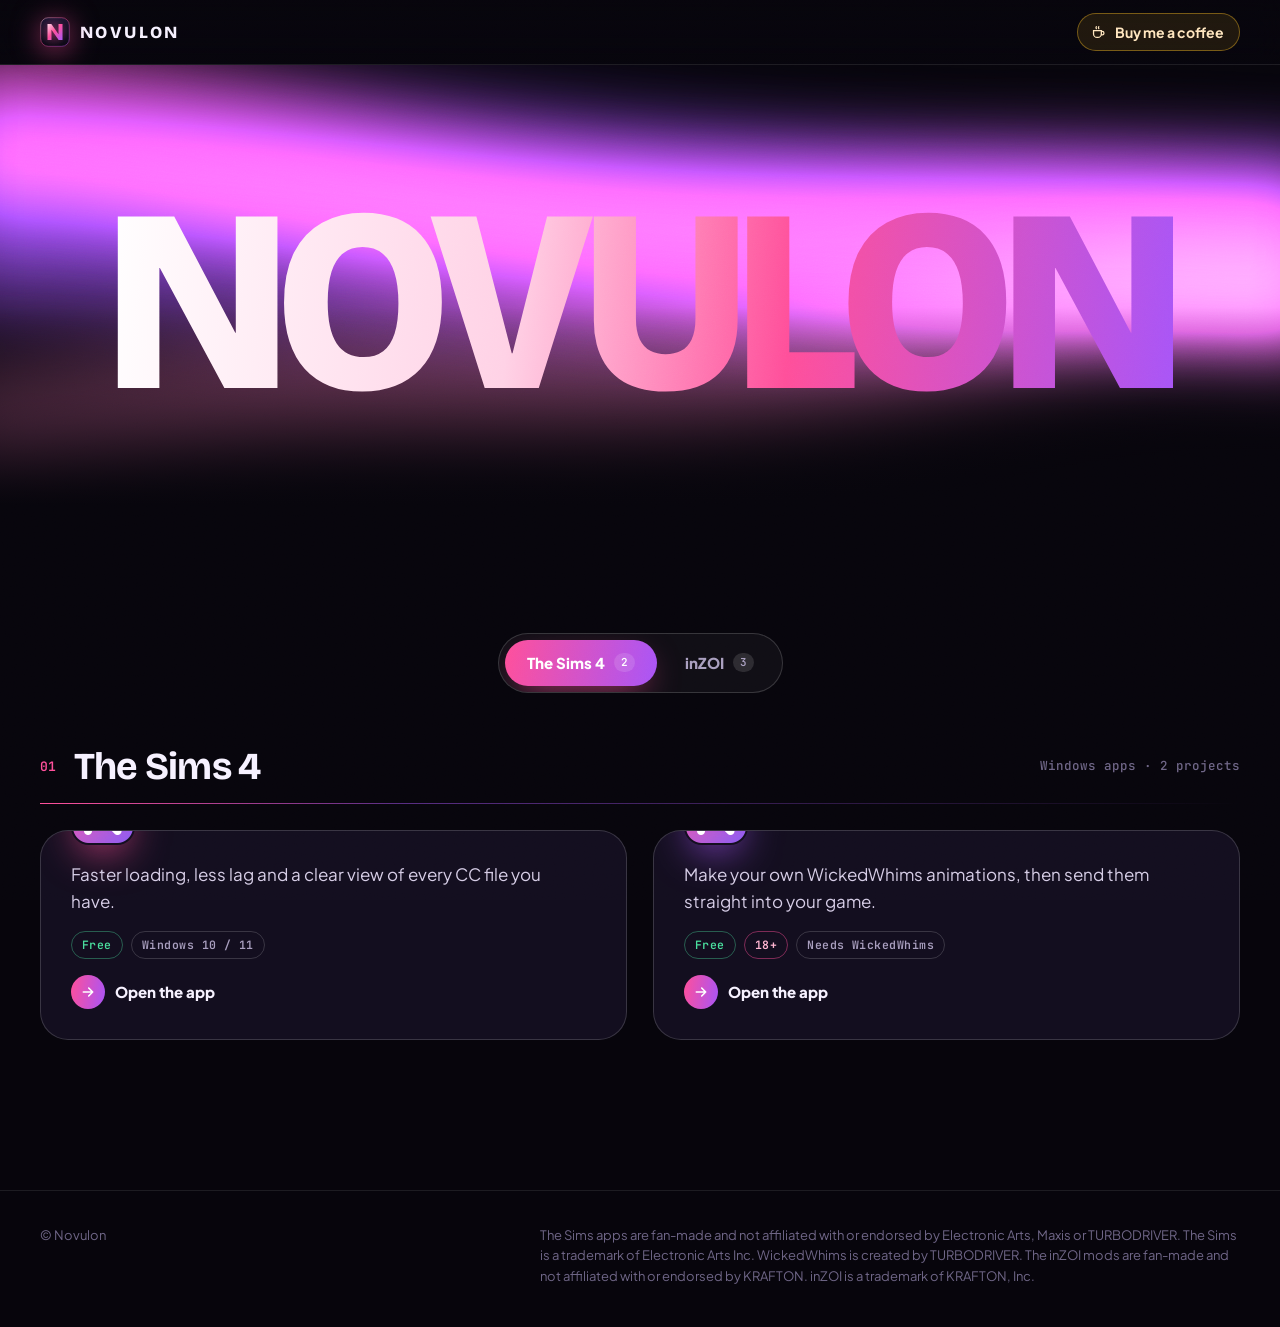
==== index.html @ 9351690e "inZOI install step: the zip lands in Mods\InGame" ====
<!doctype html>
<html lang="en">
<head>
<meta charset="utf-8">
<meta name="viewport" content="width=device-width, initial-scale=1, viewport-fit=cover">
<meta name="description" content="Apps, tools and mods by Novulon: Sims Hub and Wicked Animator for The Sims 4, and StatCheats, AI Remade and Lag Remover for inZOI.">
<link rel="icon" href="img/novulon-logo.svg" type="image/svg+xml">
<title>Novulon</title>
<link rel="preconnect" href="https://fonts.googleapis.com">
<link rel="preconnect" href="https://fonts.gstatic.com" crossorigin>
<link rel="stylesheet" href="https://fonts.googleapis.com/css2?family=Bricolage+Grotesque:opsz,wght@12..96,600;12..96,700;12..96,800&family=Plus+Jakarta+Sans:wght@400;500;600;700;800&family=JetBrains+Mono:wght@500;600&display=swap">
<style>
  /* One deliberate look: night violet, the same world as the apps. */
  :root {
    color-scheme: dark;
    --ground: #07050c;
    --ground-2: #0e0a17;
    --panel: #130e1f;
    --line: rgba(255, 255, 255, .09);
    --line-2: rgba(255, 255, 255, .16);
    --text: #f6f1ff;
    --muted: #a99fbf;
    --faint: #6f6687;
    --pink: #ff4f9a;
    --violet: #a855f7;
    --amber: #fbbf24;
    --mint: #4ade9e;
    --display: "Bricolage Grotesque", "Segoe UI", system-ui, sans-serif;
    --body: "Plus Jakarta Sans", "Segoe UI", system-ui, sans-serif;
    --mono: "JetBrains Mono", ui-monospace, Consolas, monospace;
    --grad: linear-gradient(100deg, var(--pink), var(--violet));
  }
  * { box-sizing: border-box; }
  html { scroll-behavior: smooth; }
  body { margin: 0; background: var(--ground); color: var(--text); font: 16px/1.6 var(--body); overflow-x: hidden; }
  a { color: inherit; }
  img { max-width: 100%; }
  [hidden] { display: none !important; }

  /* scrollbars in the site's colours (page and app windows) */
  html, dialog { scrollbar-width: thin; scrollbar-color: #c94fd8 #0b0812; }
  ::-webkit-scrollbar { width: 12px; height: 12px; }
  ::-webkit-scrollbar-track { background: #0b0812; }
  ::-webkit-scrollbar-thumb { border-radius: 999px; border: 3px solid #0b0812; background: linear-gradient(180deg, var(--pink), var(--violet)); }
  ::-webkit-scrollbar-thumb:hover { background: linear-gradient(180deg, #ff77b3, #c084fc); }
  ::-webkit-scrollbar-corner { background: #0b0812; }
  ::-webkit-scrollbar-button { display: none; width: 0; height: 0; }
  dialog::-webkit-scrollbar-track { background: var(--ground-2); }
  dialog::-webkit-scrollbar-thumb { border-color: var(--ground-2); }
  h1, h2, h3 { margin: 0; font-family: var(--display); line-height: .95; text-wrap: balance; }
  p { margin: 0; }
  :focus-visible { outline: 2px solid var(--pink); outline-offset: 3px; border-radius: 8px; }
  .wrap { max-width: 1240px; margin-inline: auto; padding-inline: 20px; }
  .label { font: 600 11.5px/1 var(--mono); letter-spacing: .18em; text-transform: uppercase; color: var(--muted); }

  /* film grain over everything, very light */
  .grain { position: fixed; inset: 0; pointer-events: none; z-index: 50; opacity: .06; mix-blend-mode: overlay;
    background-image: url("data:image/svg+xml,%3Csvg xmlns='http://www.w3.org/2000/svg' width='160' height='160'%3E%3Cfilter id='n'%3E%3CfeTurbulence type='fractalNoise' baseFrequency='.9' numOctaves='2' stitchTiles='stitch'/%3E%3C/filter%3E%3Crect width='100%25' height='100%25' filter='url(%23n)'/%3E%3C/svg%3E"); }

  /* ---------------------------------------------------------------- top bar */
  .bar { position: sticky; top: env(safe-area-inset-top, 0px); z-index: 20; backdrop-filter: blur(14px) saturate(1.3);
    background: linear-gradient(to bottom, rgba(7, 5, 12, .82), rgba(7, 5, 12, .45)); border-bottom: 1px solid var(--line); }
  .bar .wrap { display: flex; align-items: center; gap: 14px; height: 64px; }
  .brand { display: flex; align-items: center; gap: 10px; text-decoration: none; }
  .brand img { width: 30px; height: 30px; filter: drop-shadow(0 4px 14px rgba(255, 79, 154, .55)); }
  .brand b { font: 800 17px/1 var(--display); letter-spacing: .14em; }
  .bar .grow { flex: 1; }
  .bar nav a { font-weight: 600; font-size: 14px; color: var(--muted); text-decoration: none; }
  .bar nav a:hover { color: var(--text); }
  .coffee { display: inline-flex; align-items: center; gap: 8px; height: 38px; padding: 0 15px 0 12px; border-radius: 999px; font-weight: 700;
    font-size: 14px; text-decoration: none; color: #ffe6bf; background: rgba(251, 191, 36, .1); border: 1px solid rgba(251, 191, 36, .4);
    transition: background .2s, transform .2s; }
  .coffee:hover { background: rgba(251, 191, 36, .2); transform: translateY(-1px); }
  .coffee svg { width: 17px; height: 17px; }

  /* ---------------------------------------------------------------- hero */
  .hero { position: relative; isolation: isolate; padding-block: clamp(48px, min(11vw, 14vh), 150px) clamp(40px, min(8vw, 10vh), 110px); overflow: hidden; }
  #sky { position: absolute; inset: 0; width: 100%; height: 100%; z-index: -2; }
  .hero::after { content: ""; position: absolute; inset: auto 0 0 0; height: 45%; z-index: -1; background: linear-gradient(to bottom, transparent, var(--ground)); }
  .hero .wrap { display: grid; gap: 28px; justify-items: center; text-align: center; }
  .hero h1 { font-size: clamp(48px, 20vw, 260px); font-weight: 800; letter-spacing: -.04em; line-height: .86; white-space: nowrap; }
  .hero h1 .solid { display: inline-block; background: linear-gradient(95deg, #fff 0%, #ffd2e6 38%, var(--pink) 64%, var(--violet) 100%);
    -webkit-background-clip: text; background-clip: text; color: transparent; }  .hero .intro { display: flex; justify-content: center; }

  /* ---------------------------------------------------------------- work */
  .work { padding-block: clamp(70px, 10vw, 130px) 40px; }

  /* one tab per game */
  .games { display: flex; gap: 6px; width: max-content; max-width: 100%; margin: 0 auto 56px; padding: 6px; border-radius: 999px;
    background: rgba(255, 255, 255, .04); border: 1px solid var(--line-2); overflow-x: auto; }
  .games button { display: inline-flex; align-items: center; gap: 9px; height: 46px; padding: 0 22px; border: 0; border-radius: 999px; cursor: pointer;
    font: 800 15px/1 var(--body); color: var(--muted); background: transparent; white-space: nowrap; transition: color .2s, background .2s; }
  .games button:hover { color: var(--text); }
  .games button[aria-selected="true"] { color: #fff; background: var(--grad); box-shadow: 0 12px 34px -12px rgba(255, 79, 154, .8); }
  .games .count { font: 600 11px/1 var(--mono); padding: 4px 7px; border-radius: 999px; background: rgba(255, 255, 255, .12); }
  .cards.three { grid-template-columns: repeat(3, minmax(0, 1fr)); }
  .note { padding: 16px 18px; border-radius: 16px; background: rgba(255, 79, 154, .07); border: 1px solid rgba(255, 79, 154, .3); color: #e9dff6; font-size: 14.5px; }
  .note b { color: #fff; }
  code.path { font: 500 13px/1.4 var(--mono); padding: 2px 7px; border-radius: 7px; background: rgba(255, 255, 255, .07); border: 1px solid var(--line); word-break: break-all; }

  /* a group of projects (add more groups like this one) */
  .group { display: grid; gap: 26px; margin-bottom: 90px; }
  .group-head { display: grid; grid-template-columns: auto 1fr auto; gap: 18px; align-items: center; }
  .group-head .n { font: 600 13px/1 var(--mono); color: var(--pink); }
  .group-head h3 { font-size: clamp(26px, 3.4vw, 38px); letter-spacing: -.02em; }
  .group-head .rule { grid-column: 1 / -1; height: 1px; background: linear-gradient(90deg, var(--pink), rgba(168, 85, 247, .5) 30%, transparent); }
  .group-head .meta { font: 500 12.5px/1 var(--mono); color: var(--faint); }

  .cards { display: grid; grid-template-columns: repeat(2, minmax(0, 1fr)); gap: 26px; perspective: 1400px; }
  .card { --rx: 0deg; --ry: 0deg; --mx: 50%; --my: 50%; --glow: var(--pink);
    position: relative; display: flex; flex-direction: column; text-align: left; font: inherit; color: inherit; cursor: pointer; padding: 0;
    border-radius: 28px; border: 1px solid var(--line-2); background: var(--panel); overflow: hidden;
    transform: rotateX(var(--rx)) rotateY(var(--ry)); transform-style: preserve-3d; transition: transform .35s cubic-bezier(.2, .8, .2, 1), border-color .3s, box-shadow .3s; }
  .card.violet { --glow: var(--violet); }
  .card::before { content: ""; position: absolute; inset: 0; z-index: 2; pointer-events: none; opacity: 0; transition: opacity .3s;
    background: radial-gradient(420px circle at var(--mx) var(--my), rgba(255, 255, 255, .13), transparent 45%); }
  .card:hover { border-color: color-mix(in srgb, var(--glow) 60%, transparent); box-shadow: 0 30px 90px -30px color-mix(in srgb, var(--glow) 70%, transparent); }
  .card:hover::before { opacity: 1; }
  .card .shot { position: relative; aspect-ratio: 16 / 10; overflow: hidden; background: #0b0812; }
  .card .shot img { position: absolute; inset: 0; width: 100%; height: 100%; object-fit: cover; object-position: top left; transform: scale(1.02); transition: transform .8s cubic-bezier(.2, .8, .2, 1); }
  .card:hover .shot img { transform: scale(1.07); }
  .card .shot::after { content: ""; position: absolute; inset: 0; background: linear-gradient(to bottom, transparent 55%, var(--panel)); }
  .card .body { position: relative; padding: 4px 30px 30px; display: grid; gap: 16px; margin-top: -54px; z-index: 1; }
  .card .head { display: flex; align-items: center; gap: 16px; }
  .card .head img { width: 64px; height: 64px; border-radius: 18px; box-shadow: 0 14px 40px -10px color-mix(in srgb, var(--glow) 80%, transparent); }
  .card h4 { margin: 0; font: 800 clamp(28px, 3.2vw, 42px)/1 var(--display); letter-spacing: -.03em; }
  .card .pitch { color: #d6cde6; font-size: 17px; max-width: 42ch; }
  .tags { display: flex; gap: 8px; flex-wrap: wrap; }
  .tag { font: 600 11.5px/1 var(--mono); letter-spacing: .04em; padding: 7px 10px; border-radius: 999px; border: 1px solid var(--line-2); color: var(--muted); }
  .tag.free { color: var(--mint); border-color: rgba(74, 222, 158, .38); }
  .tag.adult { color: #ffb6d2; border-color: rgba(255, 79, 154, .45); }
  .card .open { display: inline-flex; align-items: center; gap: 10px; font-weight: 800; font-size: 15px; }
  .card .open i { width: 34px; height: 34px; border-radius: 50%; background: var(--grad); display: grid; place-items: center; transition: transform .3s; }
  .card:hover .open i { transform: translateX(4px); }
  .card .open svg { width: 16px; height: 16px; }


  /* ---------------------------------------------------------------- app window */
  dialog { width: min(1120px, calc(100vw - 24px)); max-height: calc(100vh - 32px); max-height: calc(100dvh - 24px); padding: 0; border: 1px solid var(--line-2); border-radius: 28px;
    background: var(--ground-2); color: var(--text); overflow: auto; overscroll-behavior: contain; }
  dialog::backdrop { background: rgba(4, 2, 8, .78); backdrop-filter: blur(8px); }
  dialog[open] { animation: pop .45s cubic-bezier(.2, .8, .2, 1); }
  @keyframes pop { from { opacity: 0; transform: translateY(24px) scale(.97); } }
  .sheet-hero { position: relative; aspect-ratio: 21 / 8; overflow: hidden; }
  .sheet-hero img { width: 100%; height: 100%; object-fit: cover; object-position: top center; display: block; }
  .sheet-hero::after { content: ""; position: absolute; inset: 0; background: linear-gradient(to bottom, rgba(14, 10, 23, .1), var(--ground-2)); }
  .x { position: absolute; top: 16px; right: 16px; z-index: 2; width: 44px; height: 44px; border-radius: 14px; border: 1px solid var(--line-2);
    background: rgba(10, 7, 16, .7); color: var(--text); font-size: 24px; line-height: 1; cursor: pointer; backdrop-filter: blur(6px); }
  .x:hover { border-color: var(--pink); }
  .sheet { padding: 0 clamp(20px, 4vw, 44px) 44px; margin-top: -70px; position: relative; display: grid; gap: 30px; }
  .sheet-head { display: flex; align-items: center; gap: 18px; flex-wrap: wrap; }
  .sheet-head img { width: 76px; height: 76px; border-radius: 22px; box-shadow: 0 18px 50px -12px rgba(255, 79, 154, .7); }
  .sheet-head h2 { font-size: clamp(34px, 5vw, 60px); font-weight: 800; letter-spacing: -.035em; }
  .lead { font-size: clamp(17px, 1.8vw, 20px); color: #d6cde6; max-width: 64ch; line-height: 1.55; }
  .actions { display: flex; gap: 12px; flex-wrap: wrap; align-items: center; }
  .btn { display: inline-flex; align-items: center; gap: 9px; height: 50px; padding: 0 22px; border-radius: 14px; font-weight: 800; font-size: 15px;
    text-decoration: none; border: 1px solid var(--line-2); background: rgba(255, 255, 255, .04); transition: transform .2s, border-color .2s, box-shadow .2s; }
  .btn:hover { transform: translateY(-2px); border-color: rgba(255, 255, 255, .3); }
  .btn.primary { background: var(--grad); border-color: transparent; color: #fff; box-shadow: 0 14px 40px -12px rgba(255, 79, 154, .8); }
  .btn.primary:hover { box-shadow: 0 18px 50px -10px rgba(255, 79, 154, .95); }
  .btn svg { width: 18px; height: 18px; }
  .sub { font: 600 11.5px/1 var(--mono); letter-spacing: .18em; text-transform: uppercase; color: var(--pink); }
  .feats { display: grid; grid-template-columns: repeat(auto-fit, minmax(250px, 1fr)); gap: 14px; }
  .feat { padding: 20px; border-radius: 18px; background: rgba(255, 255, 255, .03); border: 1px solid var(--line); display: grid; gap: 6px; }
  .feat b { font: 700 19px/1.2 var(--display); }
  .feat span { color: var(--muted); font-size: 14.5px; }
  .steps { list-style: none; padding: 0; margin: 0; display: grid; grid-template-columns: repeat(4, minmax(0, 1fr)); gap: 12px; counter-reset: s; }
  .steps li { counter-increment: s; padding: 18px; border-radius: 18px; background: rgba(255, 255, 255, .03); border: 1px solid var(--line); display: grid; gap: 6px; }
  .steps li::before { content: "0" counter(s); font: 600 12px/1 var(--mono); color: var(--pink); }
  .steps b { font: 700 18px/1.2 var(--display); }
  .steps span { color: var(--muted); font-size: 13.5px; }
  .gallery { display: grid; grid-template-columns: repeat(2, minmax(0, 1fr)); gap: 16px; }
  .gallery.three { grid-template-columns: repeat(3, minmax(0, 1fr)); }
  .gallery figure { margin: 0; border-radius: 18px; overflow: hidden; border: 1px solid var(--line); background: #0b0812; }
  .gallery img { display: block; width: 100%; aspect-ratio: 16 / 10; object-fit: cover; object-position: top left; }
  .gallery.three img { aspect-ratio: 4 / 5; object-position: top center; }
  .gallery.pair { max-width: 760px; }
  .gallery.pair img { aspect-ratio: 4 / 5; object-position: top center; }
  .gallery figcaption { padding: 12px 16px; font-size: 13.5px; color: var(--muted); }


  /* the 18+ check in front of Wicked Animator */
  #gate { width: min(520px, calc(100vw - 24px)); }
  .gate { padding: 34px 32px 30px; display: grid; gap: 18px; text-align: center; justify-items: center; }
  .gate .badge { width: 74px; height: 74px; border-radius: 22px; display: grid; place-items: center; font: 800 24px/1 var(--display);
    color: #fff; background: var(--grad); box-shadow: 0 18px 50px -12px rgba(255, 79, 154, .8); }
  .gate h2 { font-size: clamp(26px, 4vw, 34px); letter-spacing: -.02em; }
  .gate p { color: #d6cde6; max-width: 40ch; }
  .gate .actions { justify-content: center; }
  .gate .btn { cursor: pointer; font-family: inherit; color: var(--text); }

  /* positions */
  .poses { display: grid; grid-template-columns: repeat(3, minmax(0, 1fr)); gap: 14px; }
  .poses figure { margin: 0; border-radius: 18px; overflow: hidden; border: 1px solid var(--line); background: #0b0812; position: relative; }
  .poses img { display: block; width: 100%; aspect-ratio: 16 / 11; object-fit: cover; transition: transform .6s cubic-bezier(.2, .8, .2, 1); }
  .poses figure:hover img { transform: scale(1.05); }
  .poses figcaption { position: absolute; left: 12px; bottom: 12px; padding: 7px 12px; border-radius: 999px; font-weight: 800; font-size: 13.5px;
    background: rgba(10, 7, 16, .72); backdrop-filter: blur(6px); border: 1px solid var(--line-2); }
  .editor { margin: 0; border-radius: 18px; overflow: hidden; border: 1px solid var(--line); background: #0b0812; }
  .editor img { display: block; width: 100%; }
  .editor.narrow { max-width: 760px; }
  .editor figcaption { padding: 12px 16px; font-size: 13.5px; color: var(--muted); }
  @media (max-width: 860px) { .poses { grid-template-columns: repeat(2, minmax(0, 1fr)); } }
  @media (max-width: 480px) { .poses { grid-template-columns: 1fr; } }

  /* ---------------------------------------------------------------- footer */
  footer { margin-top: 20px; border-top: 1px solid var(--line); padding-block: 34px 40px; }
  footer .big { font: 800 clamp(60px, 16vw, 230px)/.8 var(--display); letter-spacing: -.05em; color: transparent;
    -webkit-text-stroke: 1px rgba(255, 255, 255, .14); user-select: none; white-space: nowrap; }
  footer .fine { display: flex; justify-content: space-between; gap: 20px; flex-wrap: wrap; color: var(--faint); font-size: 13px; }
  footer .fine p { max-width: 70ch; }

  @media (max-width: 1100px) { .cards.three { grid-template-columns: repeat(2, minmax(0, 1fr)); } }
  @media (max-width: 860px) {
    .cards, .cards.three { grid-template-columns: 1fr; }
    .card .body { padding: 4px 22px 24px; }
    .steps { grid-template-columns: repeat(2, minmax(0, 1fr)); }
    .gallery, .gallery.three { grid-template-columns: 1fr; }
    .sheet-hero { aspect-ratio: 16 / 9; }
    .group-head { grid-template-columns: auto 1fr; }
    .group-head .meta { display: none; }
  }
  /* phones and tablets turned sideways: less height to spend */
  @media (orientation: landscape) and (max-height: 560px) {
    .bar .wrap { height: 54px; }
    .sheet-hero { aspect-ratio: 21 / 6; }
    .sheet { margin-top: -40px; gap: 22px; }
    .sheet-head img { width: 56px; height: 56px; }
    .cards { grid-template-columns: repeat(2, minmax(0, 1fr)); }
    .card .body { padding: 4px 20px 22px; }
    .card .head img { width: 48px; height: 48px; }
  }
  @media (max-width: 480px) { .bar nav { display: none; } .coffee span { display: none; } .coffee { padding: 0 11px; } }
  @media (prefers-reduced-motion: reduce) {
    *, *::before, *::after { animation: none !important; transition: none !important; }
    .card { transform: none !important; }
  }
</style>
</head>
<body>

<div class="grain" aria-hidden="true"></div>

<header class="bar">
  <div class="wrap">
    <a class="brand" href="#top"><img src="img/novulon-logo.svg" alt=""><b>NOVULON</b></a>
    <span class="grow"></span>
    <a class="coffee" id="coffee" hidden target="_blank" rel="noopener"><svg viewBox="0 0 24 24" fill="none" stroke="currentColor" stroke-width="1.8" stroke-linecap="round"><path d="M5 9.5h11v4.5a5 5 0 0 1-5 5h-1a5 5 0 0 1-5-5zM16 10.5h1.3a2.4 2.4 0 0 1 0 4.8H16M9 3.8c-.7.9-.7 1.9 0 2.8M12.4 3.8c-.7.9-.7 1.9 0 2.8"/></svg><span>Buy me a coffee</span></a>
  </div>
</header>

<section class="hero" id="top">
  <canvas id="sky" aria-hidden="true"></canvas>
  <div class="wrap">
    <h1 id="name"><span class="solid">NOVULON</span></h1>
  </div>
</section>

<main class="wrap work" id="work">

  <!-- One tab per game; each tab shows its own group below. -->
  <div class="games" role="tablist" aria-label="Games">
    <button role="tab" id="tab-sims" aria-controls="grp-sims" aria-selected="true" data-game="sims">The Sims 4<span class="count">2</span></button>
    <button role="tab" id="tab-inzoi" aria-controls="grp-inzoi" aria-selected="false" data-game="inzoi">inZOI<span class="count">3</span></button>
  </div>

  <!-- A project group. Add more groups below this one for other kinds of work. -->
  <section class="group" id="grp-sims" role="tabpanel" aria-labelledby="g-sims" data-game="sims">
    <div class="group-head">
      <span class="n">01</span>
      <h3 id="g-sims">The Sims 4</h3>
      <span class="meta">Windows apps &middot; 2 projects</span>
      <span class="rule"></span>
    </div>
    <div class="cards">
      <button class="card" data-open="dlg-hub" aria-haspopup="dialog">
        <div class="shot"><img src="img/hub-home.png" alt="Sims Hub: choose Quick Start or Full Start"></div>
        <div class="body">
          <div class="head"><img src="img/sims-hub.png" alt=""><h4>Sims Hub</h4></div>
          <p class="pitch">Faster loading, less lag and a clear view of every CC file you have.</p>
          <div class="tags"><span class="tag free">Free</span><span class="tag">Windows 10 / 11</span></div>
          <span class="open"><i><svg viewBox="0 0 24 24" fill="none" stroke="#fff" stroke-width="2.4" stroke-linecap="round" stroke-linejoin="round"><path d="M5 12h14m0 0-6-6m6 6-6 6"/></svg></i>Open the app</span>
        </div>
      </button>
      <button class="card violet" data-open="dlg-anim" data-adult aria-haspopup="dialog">
        <div class="shot"><img src="img/animator-face.png" alt="Wicked Animator: posing a sim's face"></div>
        <div class="body">
          <div class="head"><img src="img/wicked-animator.png" alt=""><h4>Wicked Animator</h4></div>
          <p class="pitch">Make your own WickedWhims animations, then send them straight into your game.</p>
          <div class="tags"><span class="tag free">Free</span><span class="tag adult">18+</span><span class="tag">Needs WickedWhims</span></div>
          <span class="open"><i><svg viewBox="0 0 24 24" fill="none" stroke="#fff" stroke-width="2.4" stroke-linecap="round" stroke-linejoin="round"><path d="M5 12h14m0 0-6-6m6 6-6 6"/></svg></i>Open the app</span>
        </div>
      </button>
    </div>
  </section>

  <section class="group" id="grp-inzoi" role="tabpanel" aria-labelledby="g-inzoi" data-game="inzoi" hidden>
    <div class="group-head">
      <span class="n">02</span>
      <h3 id="g-inzoi">inZOI</h3>
      <span class="meta">In-game mods &middot; 3 projects</span>
      <span class="rule"></span>
    </div>
    <div class="cards three">
      <button class="card" data-open="dlg-sc" aria-haspopup="dialog">
        <div class="shot"><img src="img/inzoi-sc-card.jpg" alt="StatCheats open in inZOI, on the money page"></div>
        <div class="body">
          <div class="head"><img src="img/inzoi-statcheats.svg" alt=""><h4>StatCheats</h4></div>
          <p class="pitch">A cheat menu inside the game. Change money, needs, skills, relationships and mood whenever you want.</p>
          <div class="tags"><span class="tag free">Free</span><span class="tag">In-game mod</span></div>
          <span class="open"><i><svg viewBox="0 0 24 24" fill="none" stroke="#fff" stroke-width="2.4" stroke-linecap="round" stroke-linejoin="round"><path d="M5 12h14m0 0-6-6m6 6-6 6"/></svg></i>See the mod</span>
        </div>
      </button>
      <button class="card violet" data-open="dlg-ai" aria-haspopup="dialog">
        <div class="shot"><img src="img/inzoi-ai-card.jpg" alt="AI Remade's settings in inZOI"></div>
        <div class="body">
          <div class="head"><img src="img/inzoi-airemade.svg" alt=""><h4>AI Remade</h4></div>
          <p class="pitch">Your zoi stops walking off on its own, the town feels more alive, and you decide how attractive you are.</p>
          <div class="tags"><span class="tag free">Free</span><span class="tag">In-game mod</span></div>
          <span class="open"><i><svg viewBox="0 0 24 24" fill="none" stroke="#fff" stroke-width="2.4" stroke-linecap="round" stroke-linejoin="round"><path d="M5 12h14m0 0-6-6m6 6-6 6"/></svg></i>See the mod</span>
        </div>
      </button>
      <button class="card" data-open="dlg-lag" aria-haspopup="dialog">
        <div class="shot"><img src="img/inzoi-lag-card.jpg" alt="Lag Remover's details in inZOI"></div>
        <div class="body">
          <div class="head"><img src="img/inzoi-lagremover.svg" alt=""><h4>Lag Remover</h4></div>
          <p class="pitch">Less lag and fewer sudden freezes, without lowering your graphics.</p>
          <div class="tags"><span class="tag free">Free</span><span class="tag">In-game mod</span></div>
          <span class="open"><i><svg viewBox="0 0 24 24" fill="none" stroke="#fff" stroke-width="2.4" stroke-linecap="round" stroke-linejoin="round"><path d="M5 12h14m0 0-6-6m6 6-6 6"/></svg></i>See the mod</span>
        </div>
      </button>
    </div>
  </section>
</main>

<!-- ============================================================ Sims Hub -->
<dialog id="dlg-hub" aria-labelledby="t-hub">
  <div class="sheet-hero"><img src="img/hub-library.png" alt=""><button class="x" data-close aria-label="Close">&times;</button></div>
  <div class="sheet">
    <div class="sheet-head"><img src="img/sims-hub.png" alt=""><h2 id="t-hub">Sims Hub</h2></div>
    <p class="lead">The Sims 4 reads every CC file at start-up, even the ones nobody wears. Quick Start works out what your saves really use and starts the game with just that. Full Start brings everything back when you want to build or browse Create a Sim.</p>
    <div class="actions">
      <a class="btn primary" href="https://github.com/xNovulon/SimsHub/releases/latest/download/SimsHub.exe"><svg viewBox="0 0 24 24" fill="none" stroke="currentColor" stroke-width="2.2" stroke-linecap="round" stroke-linejoin="round"><path d="M12 4v11m0 0-4.5-4.5M12 15l4.5-4.5M5 20h14"/></svg>Download Sims Hub</a>
      <span class="tags"><span class="tag free">Free</span><span class="tag">Windows 10 / 11</span></span>
    </div>
    <span class="sub">What it does</span>
    <div class="feats">
      <div class="feat"><b>Quick Start</b><span>Loads only the CC your saves use. Same sims, same lots, far less waiting.</span></div>
      <div class="feat"><b>Full Start</b><span>Everything back in one click, for building and Create a Sim.</span></div>
      <div class="feat"><b>Play one save</b><span>Start a single save with only its CC. The fastest start there is.</span></div>
      <div class="feat"><b>CC library</b><span>Every file with its picture, sorted into hair, tops, furniture, animations and more. Search by name, creator or folder.</span></div>
      <div class="feat"><b>Duplicates</b><span>Finds exact copies, even hidden inside merged files, and removes them safely.</span></div>
      <div class="feat"><b>Merged files</b><span>Marked as merged, listed under everything they hold, and can be split back apart.</span></div>
      <div class="feat"><b>Missing CC</b><span>See what each save is missing, then find it in your Downloads or Desktop, even inside .zip files, and install it.</span></div>
      <div class="feat"><b>Unused CC</b><span>Find the CC none of your saves or Tray households use.</span></div>
      <div class="feat"><b>Add new downloads</b><span>Drop new CC in one folder. The Hub puts it in the right place and merges it for faster loading.</span></div>
      <div class="feat"><b>After a game update</b><span>Lists the script mods older than the update, and CC that needs a Sims 4 Studio batch fix.</span></div>
      <div class="feat"><b>Error reader</b><span>Reads the game's error logs and names the mod that caused them.</span></div>
      <div class="feat"><b>Less lag</b><span>Turns down only the graphics settings that cost the most, plus an in-game lag meter.</span></div>
      <div class="feat"><b>Save backups</b><span>Copies of your saves, made automatically before changes. Restore with one click.</span></div>
      <div class="feat"><b>Start times</b><span>Every start is timed, so you can see how much time you save.</span></div>
      <div class="feat"><b>Safe by design</b><span>Nothing is ever deleted. Undo last change puts things back exactly.</span></div>
    </div>
    <span class="sub">Your CC library</span>
    <figure class="editor"><img src="img/hub-cc2.jpg" alt="The CC library with pictures, categories and filters" loading="lazy">
      <figcaption>Every CC file with its picture, sorted and searchable. Duplicates and merged files are marked.</figcaption></figure>
    <span class="sub">Missing CC</span>
    <figure class="editor narrow"><img src="img/hub-missing.jpg" alt="A save's missing CC, found on this PC" loading="lazy">
      <figcaption>What a save is missing, where copies were found on your PC, and one button to install them.</figcaption></figure>
    <span class="sub">Inside the app</span>
    <div class="gallery">
      <figure><img src="img/hub-home.png" alt="Home" loading="lazy"><figcaption>Quick Start or Full Start</figcaption></figure>
      <figure><img src="img/hub-saves.png" alt="Your saves" loading="lazy"><figcaption>Play one save with only its CC</figcaption></figure>
      <figure><img src="img/hub-performance.png" alt="Graphics and start times" loading="lazy"><figcaption>Graphics and start times</figcaption></figure>
      <figure><img src="img/hub-tools.png" alt="Tools" loading="lazy"><figcaption>Tools, with every change undoable</figcaption></figure>
    </div>
  </div>
</dialog>

<!-- ============================================================ Wicked Animator -->
<dialog id="dlg-anim" aria-labelledby="t-anim">
  <div class="sheet-hero"><img src="img/animator-face.png" alt=""><button class="x" data-close aria-label="Close">&times;</button></div>
  <div class="sheet">
    <div class="sheet-head"><img src="img/wicked-animator.png" alt=""><h2 id="t-anim">Wicked Animator</h2><span class="tag adult">18+</span></div>
    <p class="lead">Makes adult animations and poses for <a href="https://wickedwhimsmod.com/" target="_blank" rel="noopener">WickedWhims</a>. You can use your own sims from the Tray too.</p>
    <div class="actions">
      <a class="btn primary" href="https://github.com/xNovulon/SimsHub/releases/latest/download/WickedAnimator.exe"><svg viewBox="0 0 24 24" fill="none" stroke="currentColor" stroke-width="2.2" stroke-linecap="round" stroke-linejoin="round"><path d="M12 4v11m0 0-4.5-4.5M12 15l4.5-4.5M5 20h14"/></svg>Download Wicked Animator</a>
      <a class="btn" href="https://wickedwhimsmod.com/" target="_blank" rel="noopener">Get WickedWhims</a>
      <span class="tags"><span class="tag free">Free</span><span class="tag">Windows 10 / 11</span></span>
    </div>
    <span class="sub">How it works</span>
    <ol class="steps">
      <li><b>Scene</b><span>Your sims and where it happens - the bed or couch can move too</span></li>
      <li><b>Pose</b><span>Ready poses, or move and turn any part</span></li>
      <li><b>Motion</b><span>One-click movement or your own keys</span></li>
      <li><b>Body</b><span>Physics, hair and clothes</span></li>
      <li><b>Face</b><span>Expressions, blinking, lip-sync</span></li>
      <li><b>Sounds</b><span>Game sounds or your own</span></li>
      <li><b>Details</b><span>Name, creator, where it plays</span></li>
      <li><b>Share</b><span>Send to game or package a mod</span></li>
    </ol>
    <figure class="editor"><img src="img/wa-motion.jpg" alt="The editor: the sims on the stage, their motions on the left and the timeline below" loading="lazy">
      <figcaption>Pose the sims, add motion, and the timeline plays it as a loop.</figcaption></figure>
    <span class="sub">Positions</span>
    <div class="poses">
      <figure><img src="img/pos-kiss.jpg" alt="Kissing" loading="lazy"><figcaption>Kissing</figcaption></figure>
      <figure><img src="img/pos-missionary.jpg" alt="Missionary" loading="lazy"><figcaption>Missionary</figcaption></figure>
      <figure><img src="img/pos-cowgirl.jpg" alt="Cowgirl" loading="lazy"><figcaption>Cowgirl</figcaption></figure>
      <figure><img src="img/pos-doggy.jpg" alt="Doggy" loading="lazy"><figcaption>Doggy</figcaption></figure>
      <figure><img src="img/pos-spooning.jpg" alt="Spooning" loading="lazy"><figcaption>Spooning</figcaption></figure>
      <figure><img src="img/pos-carry.jpg" alt="Carry" loading="lazy"><figcaption>Carry</figcaption></figure>
    </div>
    <span class="sub">Your own sims</span>
    <div class="gallery pair">
      <figure><img src="img/animator-tray-look.png" alt="A Tray sim in her own outfit" loading="lazy"><figcaption>Tray sims arrive in their own outfit</figcaption></figure>
      <figure><img src="img/animator-clothes.png" alt="The clothes list" loading="lazy"><figcaption>Every piece they wear, one switch each</figcaption></figure>
    </div>
  </div>
</dialog>

<!-- ============================================================ inZOI: StatCheats -->
<dialog id="dlg-sc" aria-labelledby="t-sc">
  <div class="sheet-hero"><img src="img/inzoi-sc-hero.jpg" alt=""><button class="x" data-close aria-label="Close">&times;</button></div>
  <div class="sheet">
    <div class="sheet-head"><img src="img/inzoi-statcheats.svg" alt=""><h2 id="t-sc">StatCheats</h2></div>
    <p class="lead">A cheat menu that lives inside inZOI. Press the N button in the bottom right, pick a zoi, and change anything you like: their money, needs, skills, relationships or mood.</p>
    <div class="actions">
      <a class="btn primary" href="downloads/inzoi/Novulon-StatCheats.zip" download><svg viewBox="0 0 24 24" fill="none" stroke="currentColor" stroke-width="2.2" stroke-linecap="round" stroke-linejoin="round"><path d="M12 4v11m0 0-4.5-4.5M12 15l4.5-4.5M5 20h14"/></svg>Download StatCheats</a>
      <span class="tags"><span class="tag free">Free</span><span class="tag">inZOI 0.10</span><span class="tag">In-game mod</span></span>
    </div>
    <span class="sub">Install</span>
    <ol class="steps">
      <li><b>Download</b><span>The .zip above</span></li>
      <li><b>Unzip</b><span>Into <code class="path">Documents\inZOI\Mods</code>. It lands in the InGame folder there</span></li>
      <li><b>Start inZOI</b><span>Load a save like you always do</span></li>
      <li><b>Press N</b><span>The N button in the bottom right, next to the other icons</span></li>
    </ol>
    <span class="sub">What it does</span>
    <div class="feats">
      <div class="feat"><b>Money</b><span>Type any amount and set it, or add more. You can also right-click the money on screen.</span></div>
      <div class="feat"><b>Needs</b><span>Fill up hunger, sleep, fun and the rest, or freeze them so they never drop.</span></div>
      <div class="feat"><b>Skills</b><span>Put any skill at any level with one click.</span></div>
      <div class="feat"><b>Relationships</b><span>Make anyone a best friend, a partner or a stranger. Love only works between adults.</span></div>
      <div class="feat"><b>Right-click a friend</b><span>In the game's own Relationships list, right-click someone to boost the relationship or delete it.</span></div>
      <div class="feat"><b>Mood</b><span>Make your zoi happy, excited, calm or any other mood.</span></div>
    </div>
    <span class="sub">Inside the game</span>
    <div class="gallery three">
      <figure><img src="img/inzoi-sc-money.jpg" alt="Money page" loading="lazy"><figcaption>Set or add money</figcaption></figure>
      <figure><img src="img/inzoi-sc-needs.jpg" alt="Needs page" loading="lazy"><figcaption>Needs you drag</figcaption></figure>
      <figure><img src="img/inzoi-sc-skills.jpg" alt="Skills page" loading="lazy"><figcaption>Skills by level</figcaption></figure>
      <figure><img src="img/inzoi-sc-relationships.jpg" alt="Relationships page" loading="lazy"><figcaption>Love, friendship and business</figcaption></figure>
      <figure><img src="img/inzoi-sc-mood.jpg" alt="Mood page" loading="lazy"><figcaption>Every mood</figcaption></figure>
      <figure><img src="img/inzoi-sc-menu.jpg" alt="The right-click money menu" loading="lazy"><figcaption>Right-click the money</figcaption></figure>
    </div>
  </div>
</dialog>

<!-- ============================================================ inZOI: AI Remade -->
<dialog id="dlg-ai" aria-labelledby="t-ai">
  <div class="sheet-hero"><img src="img/inzoi-ai-hero.jpg" alt=""><button class="x" data-close aria-label="Close">&times;</button></div>
  <div class="sheet">
    <div class="sheet-head"><img src="img/inzoi-airemade.svg" alt=""><h2 id="t-ai">AI Remade</h2></div>
    <p class="lead">Changes how zois think and act. Your zoi waits for you instead of wandering off, the people around town act more naturally, and an attraction setting decides how much others like you. You can turn every part on or off.</p>
    <div class="actions">
      <a class="btn primary" href="downloads/inzoi/Novulon-AI-Remade.zip" download><svg viewBox="0 0 24 24" fill="none" stroke="currentColor" stroke-width="2.2" stroke-linecap="round" stroke-linejoin="round"><path d="M12 4v11m0 0-4.5-4.5M12 15l4.5-4.5M5 20h14"/></svg>Download AI Remade</a>
      <span class="tags"><span class="tag free">Free</span><span class="tag">inZOI 0.10</span><span class="tag">In-game mod</span></span>
    </div>
    <span class="sub">Install</span>
    <ol class="steps">
      <li><b>Download</b><span>The .zip above</span></li>
      <li><b>Unzip</b><span>Into <code class="path">Documents\inZOI\Mods</code>. It lands in the InGame folder there</span></li>
      <li><b>Start inZOI</b><span>Load a save like you always do</span></li>
      <li><b>Open it</b><span>Press N and pick AI Remade. Without StatCheats, it has its own button in the bottom right</span></li>
    </ol>
    <span class="sub">What it does</span>
    <div class="feats">
      <div class="feat"><b>It asks first</b><span>When your zoi is hungry or tired, a button shows up at the top of the screen. Click it and they take care of it.</span></div>
      <div class="feat"><b>No more walking off</b><span>Your zoi stays with you instead of leaving on their own, even in the middle of a conversation.</span></div>
      <div class="feat"><b>A livelier town</b><span>People chat with each other, say hello to you and stop bumping into each other.</span></div>
      <div class="feat"><b>How attractive you are</b><span>Pick a number from -10 to +10. The higher it is, the more adults come over to flirt with you.</span></div>
      <div class="feat"><b>More yeses</b><span>The more someone likes you, the more likely they are to accept your invites and calls.</span></div>
      <div class="feat"><b>Your pronouns</b><span>Choose he, she or your own words, and the game talks about your zoi that way. Romance is adults only.</span></div>
    </div>
    <span class="sub">Inside the game</span>
    <figure class="editor narrow"><img src="img/inzoi-ai-popup.jpg" alt="A button under the game's top toolbar: Jeff has somewhere to be" loading="lazy">
      <figcaption>What your zoi needs shows up at the top. One click and they go.</figcaption></figure>
    <div class="gallery pair">
      <figure><img src="img/inzoi-ai-1.jpg" alt="AI Remade, Behavior tab" loading="lazy"><figcaption>How your zoi behaves</figcaption></figure>
      <figure><img src="img/inzoi-ai-2.jpg" alt="AI Remade, Attraction tab" loading="lazy"><figcaption>How attractive you are</figcaption></figure>
    </div>
  </div>
</dialog>

<!-- ============================================================ inZOI: Lag Remover -->
<dialog id="dlg-lag" aria-labelledby="t-lag">
  <div class="sheet-hero"><img src="img/inzoi-lag-hero.jpg" alt=""><button class="x" data-close aria-label="Close">&times;</button></div>
  <div class="sheet">
    <div class="sheet-head"><img src="img/inzoi-lagremover.svg" alt=""><h2 id="t-lag">Lag Remover</h2></div>
    <p class="lead">Makes inZOI run smoother without changing how it looks. It cuts the small freezes you get while moving around town and keeps the game from jumping between fast and slow.</p>
    <div class="actions">
      <a class="btn primary" href="downloads/inzoi/Novulon-Lag-Remover.zip" download><svg viewBox="0 0 24 24" fill="none" stroke="currentColor" stroke-width="2.2" stroke-linecap="round" stroke-linejoin="round"><path d="M12 4v11m0 0-4.5-4.5M12 15l4.5-4.5M5 20h14"/></svg>Download Lag Remover</a>
      <span class="tags"><span class="tag free">Free</span><span class="tag">inZOI 0.10</span><span class="tag">In-game mod</span></span>
    </div>
    <span class="sub">Install</span>
    <ol class="steps">
      <li><b>Download</b><span>The .zip above</span></li>
      <li><b>Unzip</b><span>Into <code class="path">Documents\inZOI\Mods</code>. It lands in the InGame folder there</span></li>
      <li><b>Load a save</b><span>A small note appears. Press Details and pick your screen's speed (Hz)</span></li>
      <li><b>Extra (optional)</b><span>With the game closed, open the Start-up fixes folder and run Apply Lag Remover</span></li>
    </ol>
    <span class="sub">What it does</span>
    <div class="feats">
      <div class="feat"><b>Steady frame rate</b><span>Tell it your screen's speed once, and it picks a frame limit that stays smooth instead of jumping around.</span></div>
      <div class="feat"><b>Less loading while you move</b><span>Keeps more of the town ready in memory, so walking and driving don't stutter.</span></div>
      <div class="feat"><b>Fewer sudden freezes</b><span>Gets effects ready while the game loads, not in the middle of playing.</span></div>
      <div class="feat"><b>Same graphics</b><span>Nothing is turned down. Your settings stay exactly as they are.</span></div>
      <div class="feat"><b>Easy to undo</b><span>Every fix has its own switch. Turn one off and your old setting comes back.</span></div>
      <div class="feat"><b>Works with StatCheats</b><span>If you have StatCheats, you can open it from the same N button.</span></div>
    </div>
    <span class="sub">Inside the game</span>
    <div class="gallery">
      <figure><img src="img/inzoi-lag-1.jpg" alt="Lag Remover's note above the needs panel" loading="lazy"><figcaption>A small note when your save loads</figcaption></figure>
      <figure><img src="img/inzoi-lag-2.jpg" alt="Lag Remover's Details window" loading="lazy"><figcaption>Turn each fix on or off</figcaption></figure>
    </div>
  </div>
</dialog>

<!-- ============================================================ 18+ check -->
<dialog id="gate" aria-labelledby="t-gate">
  <div class="gate">
    <span class="badge" aria-hidden="true">18+</span>
    <h2 id="t-gate">Adults only</h2>
    <p>Wicked Animator makes adult animations for the WickedWhims mod. The next page shows sims in intimate positions. Continue only if you're 18 or older.</p>
    <div class="actions">
      <button class="btn primary" type="button" data-gate-yes>I'm 18 or older</button>
      <button class="btn" type="button" data-gate-no>Go back</button>
    </div>
  </div>
</dialog>

<footer>
  <div class="wrap">
    <div class="fine">
      <span>&copy; Novulon</span>
      <p>The Sims apps are fan-made and not affiliated with or endorsed by Electronic Arts, Maxis or TURBODRIVER. The Sims is a trademark of Electronic Arts Inc. WickedWhims is created by TURBODRIVER. The inZOI mods are fan-made and not affiliated with or endorsed by KRAFTON. inZOI is a trademark of KRAFTON, Inc.</p>
    </div>
  </div>
</footer>

<script>
  // Your Buy Me a Coffee page. The button shows once this is set, e.g. 'https://buymeacoffee.com/yourname'
  const COFFEE_URL = 'https://www.buymeacoffee.com/novulon';
  const coffee = document.getElementById('coffee');
  if (/^https:\/\//.test(COFFEE_URL)) { coffee.href = COFFEE_URL; coffee.hidden = false; }

  const still = matchMedia('(prefers-reduced-motion: reduce)').matches;

  // NOVULON fills the width it has exactly, whatever the screen and however it is turned
  const name = document.getElementById('name');
  const fit = () => {
    const cs = getComputedStyle(name.parentElement);
    const box = name.parentElement.clientWidth - parseFloat(cs.paddingLeft) - parseFloat(cs.paddingRight);
    name.style.fontSize = '100px';
    const w = name.querySelector('.solid').getBoundingClientRect().width || 1;
    let size = Math.max(36, Math.min(260, 100 * box / w * .97));
    name.style.fontSize = size + 'px';
    // small sizes don't scale quite linearly: shrink until it really fits
    for (let i = 0; i < 6 && name.querySelector('.solid').getBoundingClientRect().width > box; i++) {
      size *= .97; name.style.fontSize = size + 'px';
    }
  };
  fit();
  if (document.fonts && document.fonts.ready) document.fonts.ready.then(fit);
  new ResizeObserver(fit).observe(name.parentElement);

  // one tab per game; the address remembers it (novulon.pages.dev/#inzoi)
  const tabs = [...document.querySelectorAll('.games [role="tab"]')];
  const pickGame = (game, focus) => {
    tabs.forEach(t => {
      const on = t.dataset.game === game;
      t.setAttribute('aria-selected', on);
      t.tabIndex = on ? 0 : -1;
      if (on && focus) t.focus();
    });
    document.querySelectorAll('.group[data-game]').forEach(g => { g.hidden = g.dataset.game !== game; });
  };
  tabs.forEach((t, i) => {
    t.addEventListener('click', () => { pickGame(t.dataset.game); history.replaceState(null, '', '#' + t.dataset.game); });
    t.addEventListener('keydown', e => {
      if (e.key !== 'ArrowRight' && e.key !== 'ArrowLeft') return;
      const next = tabs[(i + (e.key === 'ArrowRight' ? 1 : tabs.length - 1)) % tabs.length];
      pickGame(next.dataset.game, true);
      history.replaceState(null, '', '#' + next.dataset.game);
    });
  });
  const fromHash = () => { const g = location.hash.slice(1); if (tabs.some(t => t.dataset.game === g)) pickGame(g); };
  fromHash();
  addEventListener('hashchange', fromHash);

  // app windows

  // Wicked Animator asks for 18+ first (once per visit)
  const gate = document.getElementById('gate');
  let gateFor = null;
  const passed = () => { try { return sessionStorage.getItem('novulon.18') === 'yes'; } catch { return false; } };
  gate.querySelector('[data-gate-yes]').addEventListener('click', () => {
    try { sessionStorage.setItem('novulon.18', 'yes'); } catch { /* private window: asks again next time */ }
    gate.close();
    if (gateFor) { const d = document.getElementById(gateFor); d.showModal(); d.scrollTop = 0; }
  });
  gate.querySelector('[data-gate-no]').addEventListener('click', () => gate.close());
  gate.addEventListener('click', e => { if (e.target === gate) gate.close(); });
  document.querySelectorAll('[data-open]').forEach(b => b.addEventListener('click', () => {
    if (b.hasAttribute('data-adult') && !passed()) { gateFor = b.dataset.open; gate.showModal(); return; }
    const d = document.getElementById(b.dataset.open);
    d.showModal(); d.scrollTop = 0;
  }));
  document.querySelectorAll('dialog:not(#gate)').forEach(d => {
    d.querySelector('[data-close]').addEventListener('click', () => d.close());
    d.addEventListener('click', e => { if (e.target === d) d.close(); });
  });

  // cards lean toward the pointer, with a light that follows it
  if (!still) document.querySelectorAll('.card').forEach(c => {
    c.addEventListener('pointermove', e => {
      const r = c.getBoundingClientRect(), x = (e.clientX - r.left) / r.width, y = (e.clientY - r.top) / r.height;
      c.style.setProperty('--ry', ((x - .5) * 7).toFixed(2) + 'deg');
      c.style.setProperty('--rx', ((.5 - y) * 6).toFixed(2) + 'deg');
      c.style.setProperty('--mx', (x * 100).toFixed(1) + '%');
      c.style.setProperty('--my', (y * 100).toFixed(1) + '%');
    });
    c.addEventListener('pointerleave', () => { c.style.setProperty('--rx', '0deg'); c.style.setProperty('--ry', '0deg'); });
  });

  // the hero sky: slow ribbons of pink and violet light
  (() => {
    const cv = document.getElementById('sky'), g = cv.getContext('2d');
    const bands = [
      { c: [255, 79, 154], y: .34, a: 70, f: .0021, s: .00022, w: 150 },
      { c: [168, 85, 247], y: .55, a: 90, f: .0016, s: -.00017, w: 190 },
      { c: [255, 128, 190], y: .72, a: 55, f: .0027, s: .00028, w: 110 },
      { c: [120, 70, 255], y: .22, a: 60, f: .0013, s: -.00012, w: 160 },
    ];
    let w = 0, h = 0, dpr = 1;
    const size = () => {
      dpr = Math.min(2, devicePixelRatio || 1);
      w = cv.clientWidth; h = cv.clientHeight;
      cv.width = Math.round(w * dpr); cv.height = Math.round(h * dpr);
    };
    const draw = t => {
      g.setTransform(dpr, 0, 0, dpr, 0, 0);
      g.clearRect(0, 0, w, h);
      g.globalCompositeOperation = 'lighter';
      g.filter = 'blur(38px)';
      for (const b of bands) {
        g.beginPath();
        for (let x = -60; x <= w + 60; x += 24) {
          const y = h * b.y + Math.sin(x * b.f + t * b.s * 6) * b.a + Math.sin(x * b.f * 2.3 - t * b.s * 4) * b.a * .4;
          x === -60 ? g.moveTo(x, y) : g.lineTo(x, y);
        }
        g.strokeStyle = `rgba(${b.c.join(',')}, .55)`;
        g.lineWidth = b.w;
        g.stroke();
      }
      g.filter = 'none';
      g.globalCompositeOperation = 'source-over';
    };
    size(); draw(4000);
    new ResizeObserver(() => { size(); draw(performance.now() + 4000); }).observe(cv);
    if (still) return;
    let on = true;
    new IntersectionObserver(([e]) => { on = e.isIntersecting; if (on) requestAnimationFrame(loop); }).observe(cv);
    function loop(t) { if (!on) return; draw(t + 4000); requestAnimationFrame(loop); }
    requestAnimationFrame(loop);
  })();
</script>
</body>
</html>
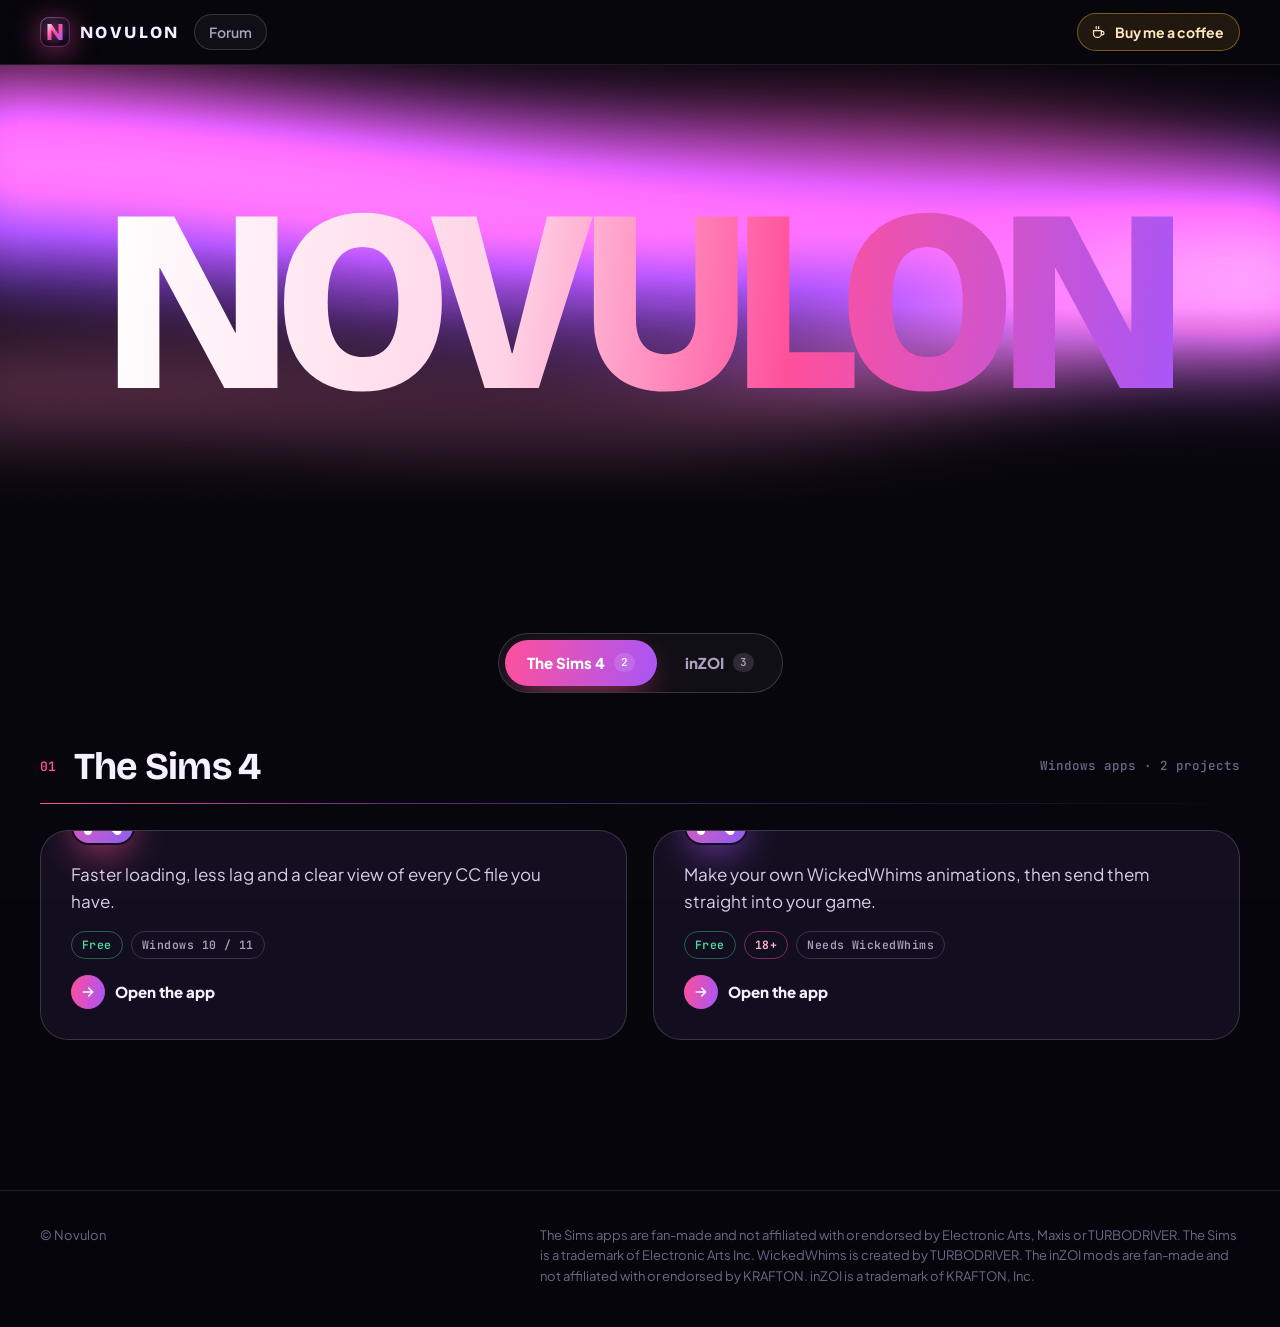
==== commit 2fdbe82a: "Forum: accounts with email confirmation, threads and replies - /forum: threads for The Sims 4 or inZ" ====
--- a/index.html
+++ b/index.html
@@ -67,6 +67,8 @@
   .bar .grow { flex: 1; }
   .bar nav a { font-weight: 600; font-size: 14px; color: var(--muted); text-decoration: none; }
   .bar nav a:hover { color: var(--text); }
+  .top-nav a { display: inline-flex; align-items: center; height: 36px; padding: 0 14px; border-radius: 999px; border: 1px solid var(--line-2); background: rgba(255, 255, 255, .04); }
+  .top-nav a:hover { background: rgba(255, 255, 255, .09); }
   .coffee { display: inline-flex; align-items: center; gap: 8px; height: 38px; padding: 0 15px 0 12px; border-radius: 999px; font-weight: 700;
     font-size: 14px; text-decoration: none; color: #ffe6bf; background: rgba(251, 191, 36, .1); border: 1px solid rgba(251, 191, 36, .4);
     transition: background .2s, transform .2s; }
@@ -244,6 +246,7 @@
 <header class="bar">
   <div class="wrap">
     <a class="brand" href="#top"><img src="img/novulon-logo.svg" alt=""><b>NOVULON</b></a>
+    <nav class="top-nav" aria-label="Site"><a href="/forum/">Forum</a></nav>
     <span class="grow"></span>
     <a class="coffee" id="coffee" hidden target="_blank" rel="noopener"><svg viewBox="0 0 24 24" fill="none" stroke="currentColor" stroke-width="1.8" stroke-linecap="round"><path d="M5 9.5h11v4.5a5 5 0 0 1-5 5h-1a5 5 0 0 1-5-5zM16 10.5h1.3a2.4 2.4 0 0 1 0 4.8H16M9 3.8c-.7.9-.7 1.9 0 2.8M12.4 3.8c-.7.9-.7 1.9 0 2.8"/></svg><span>Buy me a coffee</span></a>
   </div>
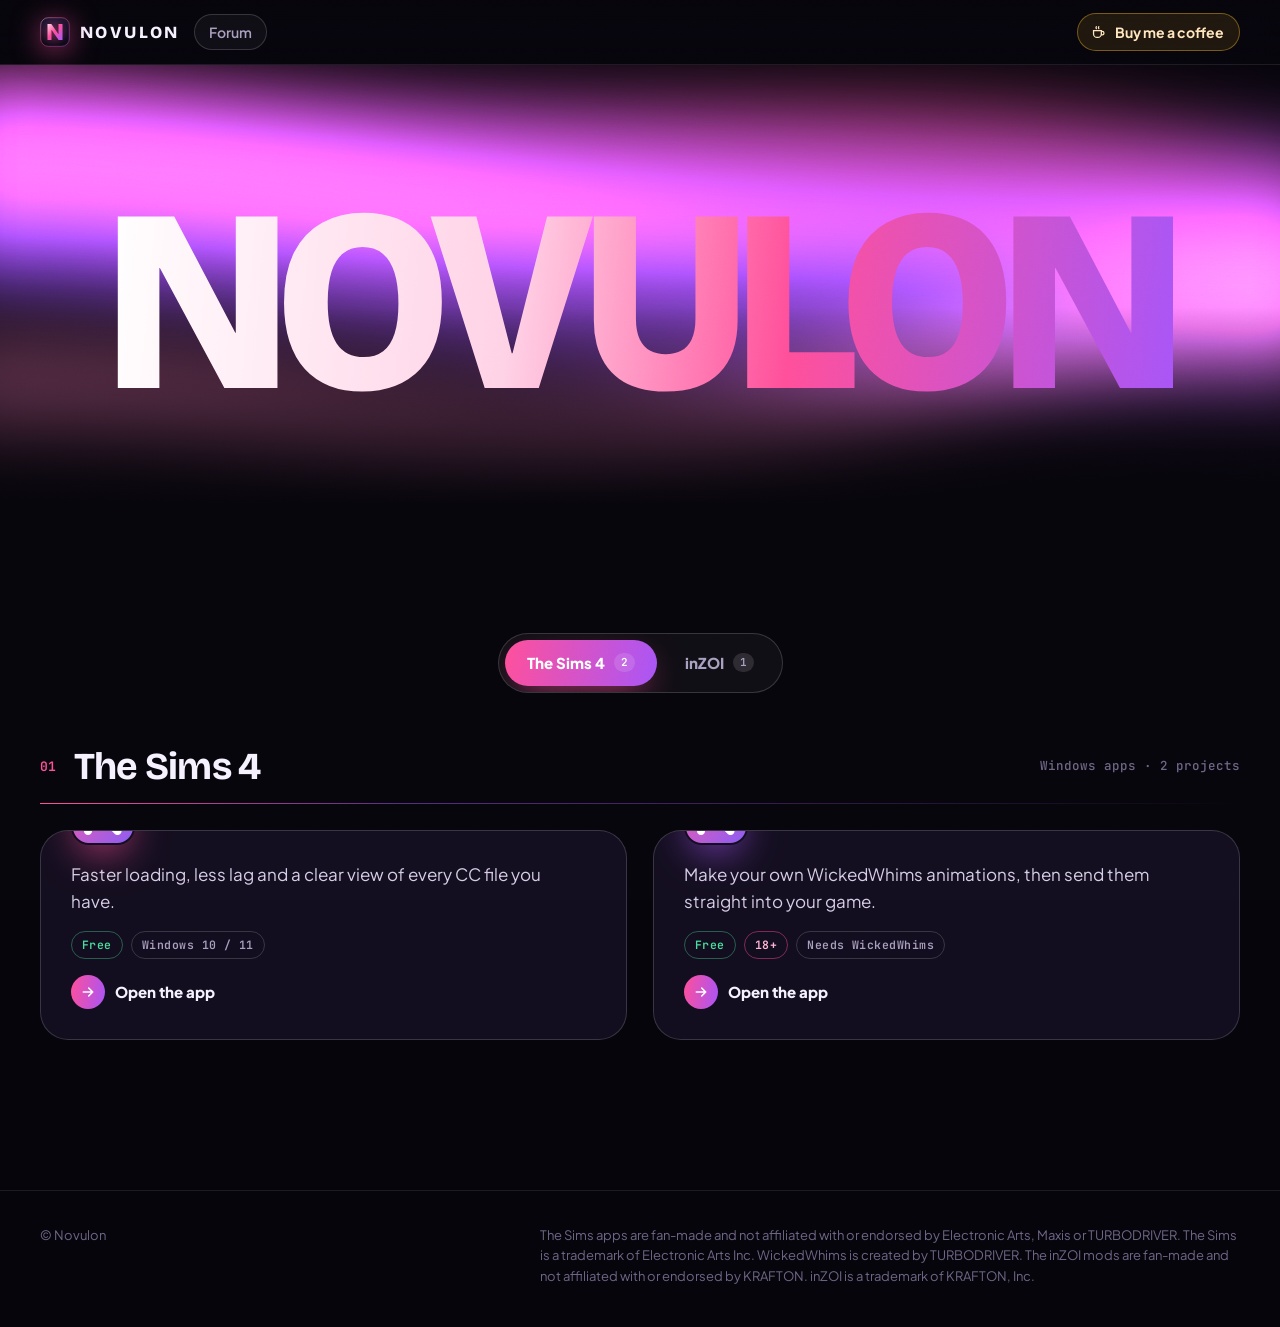
==== commit 9d1ef73e: "inZOI: one mod, Novulon's ZOI Overhaul - StatCheats, AI Remade and Lag Remover are gone from the sit" ====
--- a/index.html
+++ b/index.html
@@ -3,7 +3,7 @@
 <head>
 <meta charset="utf-8">
 <meta name="viewport" content="width=device-width, initial-scale=1, viewport-fit=cover">
-<meta name="description" content="Apps, tools and mods by Novulon: Sims Hub and Wicked Animator for The Sims 4, and StatCheats, AI Remade and Lag Remover for inZOI.">
+<meta name="description" content="Apps, tools and mods by Novulon: Sims Hub and Wicked Animator for The Sims 4, and ZOI Overhaul for inZOI.">
 <link rel="icon" href="img/novulon-logo.svg" type="image/svg+xml">
 <title>Novulon</title>
 <link rel="preconnect" href="https://fonts.googleapis.com">
@@ -96,6 +96,9 @@
   .games button[aria-selected="true"] { color: #fff; background: var(--grad); box-shadow: 0 12px 34px -12px rgba(255, 79, 154, .8); }
   .games .count { font: 600 11px/1 var(--mono); padding: 4px 7px; border-radius: 999px; background: rgba(255, 255, 255, .12); }
   .cards.three { grid-template-columns: repeat(3, minmax(0, 1fr)); }
+  .cards.one { grid-template-columns: minmax(0, 1fr); }
+  .cards.one .card .shot { aspect-ratio: 21 / 9; }
+  .cards.one .card .pitch { max-width: 60ch; }
   .note { padding: 16px 18px; border-radius: 16px; background: rgba(255, 79, 154, .07); border: 1px solid rgba(255, 79, 154, .3); color: #e9dff6; font-size: 14.5px; }
   .note b { color: #fff; }
   code.path { font: 500 13px/1.4 var(--mono); padding: 2px 7px; border-radius: 7px; background: rgba(255, 255, 255, .07); border: 1px solid var(--line); word-break: break-all; }
@@ -215,6 +218,7 @@
   @media (max-width: 1100px) { .cards.three { grid-template-columns: repeat(2, minmax(0, 1fr)); } }
   @media (max-width: 860px) {
     .cards, .cards.three { grid-template-columns: 1fr; }
+    .cards.one .card .shot { aspect-ratio: 16 / 10; }
     .card .body { padding: 4px 22px 24px; }
     .steps { grid-template-columns: repeat(2, minmax(0, 1fr)); }
     .gallery, .gallery.three { grid-template-columns: 1fr; }
@@ -229,6 +233,7 @@
     .sheet { margin-top: -40px; gap: 22px; }
     .sheet-head img { width: 56px; height: 56px; }
     .cards { grid-template-columns: repeat(2, minmax(0, 1fr)); }
+    .cards.one { grid-template-columns: minmax(0, 1fr); }
     .card .body { padding: 4px 20px 22px; }
     .card .head img { width: 48px; height: 48px; }
   }
@@ -264,7 +269,7 @@
   <!-- One tab per game; each tab shows its own group below. -->
   <div class="games" role="tablist" aria-label="Games">
     <button role="tab" id="tab-sims" aria-controls="grp-sims" aria-selected="true" data-game="sims">The Sims 4<span class="count">2</span></button>
-    <button role="tab" id="tab-inzoi" aria-controls="grp-inzoi" aria-selected="false" data-game="inzoi">inZOI<span class="count">3</span></button>
+    <button role="tab" id="tab-inzoi" aria-controls="grp-inzoi" aria-selected="false" data-game="inzoi">inZOI<span class="count">1</span></button>
   </div>
 
   <!-- A project group. Add more groups below this one for other kinds of work. -->
@@ -301,33 +306,15 @@
     <div class="group-head">
       <span class="n">02</span>
       <h3 id="g-inzoi">inZOI</h3>
-      <span class="meta">In-game mods &middot; 3 projects</span>
+      <span class="meta">In-game mod &middot; 1 project</span>
       <span class="rule"></span>
     </div>
-    <div class="cards three">
-      <button class="card" data-open="dlg-sc" aria-haspopup="dialog">
-        <div class="shot"><img src="img/inzoi-sc-card.jpg" alt="StatCheats open in inZOI, on the money page"></div>
+    <div class="cards one">
+      <button class="card violet" data-open="dlg-ov" aria-haspopup="dialog">
+        <div class="shot"><img src="img/inzoi-ov-card.jpg" alt="Novulon's ZOI Overhaul open in inZOI"></div>
         <div class="body">
-          <div class="head"><img src="img/inzoi-statcheats.svg" alt=""><h4>StatCheats</h4></div>
-          <p class="pitch">A cheat menu inside the game. Change money, needs, skills, relationships and mood whenever you want.</p>
-          <div class="tags"><span class="tag free">Free</span><span class="tag">In-game mod</span></div>
-          <span class="open"><i><svg viewBox="0 0 24 24" fill="none" stroke="#fff" stroke-width="2.4" stroke-linecap="round" stroke-linejoin="round"><path d="M5 12h14m0 0-6-6m6 6-6 6"/></svg></i>See the mod</span>
-        </div>
-      </button>
-      <button class="card violet" data-open="dlg-ai" aria-haspopup="dialog">
-        <div class="shot"><img src="img/inzoi-ai-card.jpg" alt="AI Remade's settings in inZOI"></div>
-        <div class="body">
-          <div class="head"><img src="img/inzoi-airemade.svg" alt=""><h4>AI Remade</h4></div>
-          <p class="pitch">Your zoi stops walking off on its own, the town feels more alive, and you decide how attractive you are.</p>
-          <div class="tags"><span class="tag free">Free</span><span class="tag">In-game mod</span></div>
-          <span class="open"><i><svg viewBox="0 0 24 24" fill="none" stroke="#fff" stroke-width="2.4" stroke-linecap="round" stroke-linejoin="round"><path d="M5 12h14m0 0-6-6m6 6-6 6"/></svg></i>See the mod</span>
-        </div>
-      </button>
-      <button class="card" data-open="dlg-lag" aria-haspopup="dialog">
-        <div class="shot"><img src="img/inzoi-lag-card.jpg" alt="Lag Remover's details in inZOI"></div>
-        <div class="body">
-          <div class="head"><img src="img/inzoi-lagremover.svg" alt=""><h4>Lag Remover</h4></div>
-          <p class="pitch">Less lag and fewer sudden freezes, without lowering your graphics.</p>
+          <div class="head"><img src="img/inzoi-overhaul.svg" alt=""><h4>Novulon's ZOI Overhaul</h4></div>
+          <p class="pitch">One mod, one button. Smarter zois, a real attraction system, cheats for anyone, and smoother play, all in one window.</p>
           <div class="tags"><span class="tag free">Free</span><span class="tag">In-game mod</span></div>
           <span class="open"><i><svg viewBox="0 0 24 24" fill="none" stroke="#fff" stroke-width="2.4" stroke-linecap="round" stroke-linejoin="round"><path d="M5 12h14m0 0-6-6m6 6-6 6"/></svg></i>See the mod</span>
         </div>
@@ -421,110 +408,82 @@
   </div>
 </dialog>
 
-<!-- ============================================================ inZOI: StatCheats -->
-<dialog id="dlg-sc" aria-labelledby="t-sc">
-  <div class="sheet-hero"><img src="img/inzoi-sc-hero.jpg" alt=""><button class="x" data-close aria-label="Close">&times;</button></div>
+<!-- ============================================================ inZOI: ZOI Overhaul -->
+<dialog id="dlg-ov" aria-labelledby="t-ov">
+  <div class="sheet-hero"><img src="img/inzoi-ov-hero.jpg" alt=""><button class="x" data-close aria-label="Close">&times;</button></div>
   <div class="sheet">
-    <div class="sheet-head"><img src="img/inzoi-statcheats.svg" alt=""><h2 id="t-sc">StatCheats</h2></div>
-    <p class="lead">A cheat menu that lives inside inZOI. Press the N button in the bottom right, pick a zoi, and change anything you like: their money, needs, skills, relationships or mood.</p>
+    <div class="sheet-head"><img src="img/inzoi-overhaul.svg" alt=""><h2 id="t-ov">Novulon's ZOI Overhaul</h2></div>
+    <p class="lead">Everything in one window: zois that act more like people, an attraction system, cheats for anyone, and smoother play. Press the purple N next to your icons to open it. Every part has its own switch.</p>
     <div class="actions">
-      <a class="btn primary" href="downloads/inzoi/Novulon-StatCheats.zip" download><svg viewBox="0 0 24 24" fill="none" stroke="currentColor" stroke-width="2.2" stroke-linecap="round" stroke-linejoin="round"><path d="M12 4v11m0 0-4.5-4.5M12 15l4.5-4.5M5 20h14"/></svg>Download StatCheats</a>
+      <a class="btn primary" href="downloads/inzoi/Novulon-ZOI-Overhaul.zip" download><svg viewBox="0 0 24 24" fill="none" stroke="currentColor" stroke-width="2.2" stroke-linecap="round" stroke-linejoin="round"><path d="M12 4v11m0 0-4.5-4.5M12 15l4.5-4.5M5 20h14"/></svg>Download ZOI Overhaul</a>
       <span class="tags"><span class="tag free">Free</span><span class="tag">inZOI 0.10</span><span class="tag">In-game mod</span></span>
     </div>
     <span class="sub">Install</span>
     <ol class="steps">
-      <li><b>Download</b><span>The .zip above</span></li>
+      <li><b>Remove the old ones</b><span>Had StatCheats, AI Remade or Lag Remover? Delete their folders from <code class="path">Documents\inZOI\Mods\InGame</code> first</span></li>
       <li><b>Unzip</b><span>Into <code class="path">Documents\inZOI\Mods</code>. It lands in the InGame folder there</span></li>
-      <li><b>Start inZOI</b><span>Load a save like you always do</span></li>
-      <li><b>Press N</b><span>The N button in the bottom right, next to the other icons</span></li>
+      <li><b>Load a save</b><span>Start inZOI and load a save like you always do</span></li>
+      <li><b>Press N</b><span>The purple N next to your icons in the bottom right</span></li>
     </ol>
-    <span class="sub">What it does</span>
+    <p class="note"><b>Optional:</b> with the game closed, open the mod's Start-up fixes folder and run <b>Apply start-up fixes</b> once. <b>Undo start-up fixes</b> puts everything back.</p>
+
+    <span class="sub">Your zoi</span>
     <div class="feats">
-      <div class="feat"><b>Money</b><span>Type any amount and set it, or add more. You can also right-click the money on screen.</span></div>
-      <div class="feat"><b>Needs</b><span>Fill up hunger, sleep, fun and the rest, or freeze them so they never drop.</span></div>
-      <div class="feat"><b>Skills</b><span>Put any skill at any level with one click.</span></div>
-      <div class="feat"><b>Relationships</b><span>Make anyone a best friend, a partner or a stranger. Love only works between adults.</span></div>
-      <div class="feat"><b>Right-click a friend</b><span>In the game's own Relationships list, right-click someone to boost the relationship or delete it.</span></div>
-      <div class="feat"><b>Mood</b><span>Make your zoi happy, excited, calm or any other mood.</span></div>
-    </div>
+      <div class="feat"><b>It asks first</b><span>Your zoi doesn't wander off on their own. When they need something, a button under the top bar pulses. Click it and they go take care of it.</span></div>
+      <div class="feat"><b>Take control</b><span>Turn it on and your zoi never acts by themselves, not even in an emergency.</span></div>
+      <div class="feat"><b>Walk away to end a chat</b><span>Walking off ends the conversation, so nobody holds you in place.</span></div>
+      <div class="feat"><b>No more auto run</b><span>Your zoi walks unless you hold Shift.</span></div>
+      <div class="feat"><b>Your pronouns</b><span>Auto, he, she or your own words.</span></div>
+      <div class="feat"><b>Over-the-shoulder camera</b><span>Press F8 to look around freely behind your zoi with no cursor. Pick another key if you like.</span></div>
+    </div>
+
+    <span class="sub">A town that feels alive</span>
+    <div class="feats">
+      <div class="feat"><b>No more clipping</b><span>Zois who end up inside each other step apart and say hi.</span></div>
+      <div class="feat"><b>People talk</b><span>Zois chat with others their age, friends greet you by name, and passers-by think out loud about their day.</span></div>
+      <div class="feat"><b>Real personalities</b><span>Flirty and outgoing zois are bolder, shy ones hesitate, and mean or snobby ones are colder.</span></div>
+      <div class="feat"><b>2,560 lines</b><span>Everything above their heads is hand-written, from first looks to jealous gossip.</span></div>
+    </div>
+
+    <span class="sub">Attraction (adults only)</span>
+    <div class="feats">
+      <div class="feat"><b>How attractive you are</b><span>Pick a level from "seen as ugly" to "perfect". Adults notice you, stop and look, and after seeing you around they come over to say hi.</span></div>
+      <div class="feat"><b>Admirers</b><span>Some follow you at a distance, work up the nerve and call out "Excuse me!", or give up and walk away.</span></div>
+      <div class="feat"><b>More yeses</b><span>The higher your level, the more your hugs, kisses and flirts land. Calls, plans and visits can always get a yes.</span></div>
+      <div class="feat"><b>Into you</b><span>Each card in the game's Relationships list shows how into you they are, and whether you met in person or by text.</span></div>
+      <div class="feat"><b>You choose</b><span>When someone wants to hug or kiss you, a card asks if you're okay with it.</span></div>
+      <div class="feat"><b>Texts</b><span>Admirers text first, partners send sweet messages, and a photo with someone gets reactions, in the game's own phone.</span></div>
+      <div class="feat"><b>Jealousy and gossip</b><span>Admirers get jealous when someone else flirts with you, and flirting with someone taken gets people talking.</span></div>
+      <div class="feat"><b>Who likes who</b><span>Change who adults are attracted to: everyone, women, men or people you pick. You can undo it.</span></div>
+    </div>
+
+    <span class="sub">Cheats</span>
+    <div class="feats">
+      <div class="feat"><b>Money</b><span>Set or add any amount. You can also right-click your money on screen for a quick menu.</span></div>
+      <div class="feat"><b>Needs, skills and mood</b><span>For anyone in your household or nearby. Fill needs, freeze them at full, or make them drop 2 to 4 times slower. Put any skill at any level.</span></div>
+      <div class="feat"><b>Immortal</b><span>Pick any zoi and they never die, not even from starving.</span></div>
+      <div class="feat"><b>Relationships</b><span>Love, friendship and business with anyone. Right-click a card in the game's Relationships list to max it or delete it. Love only between adults.</span></div>
+      <div class="feat"><b>Town</b><span>Choose who shows up in town (normal, only men, only women or your own mix), and clear out crowds when you want a quieter city. No elders turns elders into adults. Never your zoi or your household, and it asks you to save first.</span></div>
+    </div>
+
+    <span class="sub">Performance</span>
+    <div class="feats">
+      <div class="feat"><b>Steady frame rate</b><span>Matched to your screen, so it stays even instead of jumping around.</span></div>
+      <div class="feat"><b>Less loading while you move</b><span>Keeps more of the town ready, so walking and driving don't stutter.</span></div>
+      <div class="feat"><b>Fewer sudden freezes</b><span>Gets effects ready while the game loads, not in the middle of playing. The sky updates less often too.</span></div>
+      <div class="feat"><b>Same graphics</b><span>Nothing is turned down, and every fix has an off switch that brings your own settings back.</span></div>
+    </div>
+
     <span class="sub">Inside the game</span>
+    <figure class="editor narrow"><img src="img/inzoi-ov-needs.jpg" alt="A button under the game's top toolbar showing what your zoi needs" loading="lazy">
+      <figcaption>What your zoi needs shows up at the top. One click and they go.</figcaption></figure>
     <div class="gallery three">
-      <figure><img src="img/inzoi-sc-money.jpg" alt="Money page" loading="lazy"><figcaption>Set or add money</figcaption></figure>
-      <figure><img src="img/inzoi-sc-needs.jpg" alt="Needs page" loading="lazy"><figcaption>Needs you drag</figcaption></figure>
-      <figure><img src="img/inzoi-sc-skills.jpg" alt="Skills page" loading="lazy"><figcaption>Skills by level</figcaption></figure>
-      <figure><img src="img/inzoi-sc-relationships.jpg" alt="Relationships page" loading="lazy"><figcaption>Love, friendship and business</figcaption></figure>
-      <figure><img src="img/inzoi-sc-mood.jpg" alt="Mood page" loading="lazy"><figcaption>Every mood</figcaption></figure>
-      <figure><img src="img/inzoi-sc-menu.jpg" alt="The right-click money menu" loading="lazy"><figcaption>Right-click the money</figcaption></figure>
-    </div>
-  </div>
-</dialog>
-
-<!-- ============================================================ inZOI: AI Remade -->
-<dialog id="dlg-ai" aria-labelledby="t-ai">
-  <div class="sheet-hero"><img src="img/inzoi-ai-hero.jpg" alt=""><button class="x" data-close aria-label="Close">&times;</button></div>
-  <div class="sheet">
-    <div class="sheet-head"><img src="img/inzoi-airemade.svg" alt=""><h2 id="t-ai">AI Remade</h2></div>
-    <p class="lead">Changes how zois think and act. Your zoi waits for you instead of wandering off, the people around town act more naturally, and an attraction setting decides how much others like you. You can turn every part on or off.</p>
-    <div class="actions">
-      <a class="btn primary" href="downloads/inzoi/Novulon-AI-Remade.zip" download><svg viewBox="0 0 24 24" fill="none" stroke="currentColor" stroke-width="2.2" stroke-linecap="round" stroke-linejoin="round"><path d="M12 4v11m0 0-4.5-4.5M12 15l4.5-4.5M5 20h14"/></svg>Download AI Remade</a>
-      <span class="tags"><span class="tag free">Free</span><span class="tag">inZOI 0.10</span><span class="tag">In-game mod</span></span>
-    </div>
-    <span class="sub">Install</span>
-    <ol class="steps">
-      <li><b>Download</b><span>The .zip above</span></li>
-      <li><b>Unzip</b><span>Into <code class="path">Documents\inZOI\Mods</code>. It lands in the InGame folder there</span></li>
-      <li><b>Start inZOI</b><span>Load a save like you always do</span></li>
-      <li><b>Open it</b><span>Press N and pick AI Remade. Without StatCheats, it has its own button in the bottom right</span></li>
-    </ol>
-    <span class="sub">What it does</span>
-    <div class="feats">
-      <div class="feat"><b>It asks first</b><span>When your zoi is hungry or tired, a button shows up at the top of the screen. Click it and they take care of it.</span></div>
-      <div class="feat"><b>No more walking off</b><span>Your zoi stays with you instead of leaving on their own, even in the middle of a conversation.</span></div>
-      <div class="feat"><b>A livelier town</b><span>People chat with each other, say hello to you and stop bumping into each other.</span></div>
-      <div class="feat"><b>How attractive you are</b><span>Pick a number from -10 to +10. The higher it is, the more adults come over to flirt with you.</span></div>
-      <div class="feat"><b>More yeses</b><span>The more someone likes you, the more likely they are to accept your invites and calls.</span></div>
-      <div class="feat"><b>Your pronouns</b><span>Choose he, she or your own words, and the game talks about your zoi that way. Romance is adults only.</span></div>
-    </div>
-    <span class="sub">Inside the game</span>
-    <figure class="editor narrow"><img src="img/inzoi-ai-popup.jpg" alt="A button under the game's top toolbar: Jeff has somewhere to be" loading="lazy">
-      <figcaption>What your zoi needs shows up at the top. One click and they go.</figcaption></figure>
-    <div class="gallery pair">
-      <figure><img src="img/inzoi-ai-1.jpg" alt="AI Remade, Behavior tab" loading="lazy"><figcaption>How your zoi behaves</figcaption></figure>
-      <figure><img src="img/inzoi-ai-2.jpg" alt="AI Remade, Attraction tab" loading="lazy"><figcaption>How attractive you are</figcaption></figure>
-    </div>
-  </div>
-</dialog>
-
-<!-- ============================================================ inZOI: Lag Remover -->
-<dialog id="dlg-lag" aria-labelledby="t-lag">
-  <div class="sheet-hero"><img src="img/inzoi-lag-hero.jpg" alt=""><button class="x" data-close aria-label="Close">&times;</button></div>
-  <div class="sheet">
-    <div class="sheet-head"><img src="img/inzoi-lagremover.svg" alt=""><h2 id="t-lag">Lag Remover</h2></div>
-    <p class="lead">Makes inZOI run smoother without changing how it looks. It cuts the small freezes you get while moving around town and keeps the game from jumping between fast and slow.</p>
-    <div class="actions">
-      <a class="btn primary" href="downloads/inzoi/Novulon-Lag-Remover.zip" download><svg viewBox="0 0 24 24" fill="none" stroke="currentColor" stroke-width="2.2" stroke-linecap="round" stroke-linejoin="round"><path d="M12 4v11m0 0-4.5-4.5M12 15l4.5-4.5M5 20h14"/></svg>Download Lag Remover</a>
-      <span class="tags"><span class="tag free">Free</span><span class="tag">inZOI 0.10</span><span class="tag">In-game mod</span></span>
-    </div>
-    <span class="sub">Install</span>
-    <ol class="steps">
-      <li><b>Download</b><span>The .zip above</span></li>
-      <li><b>Unzip</b><span>Into <code class="path">Documents\inZOI\Mods</code>. It lands in the InGame folder there</span></li>
-      <li><b>Load a save</b><span>A small note appears. Press Details and pick your screen's speed (Hz)</span></li>
-      <li><b>Extra (optional)</b><span>With the game closed, open the Start-up fixes folder and run Apply Lag Remover</span></li>
-    </ol>
-    <span class="sub">What it does</span>
-    <div class="feats">
-      <div class="feat"><b>Steady frame rate</b><span>Tell it your screen's speed once, and it picks a frame limit that stays smooth instead of jumping around.</span></div>
-      <div class="feat"><b>Less loading while you move</b><span>Keeps more of the town ready in memory, so walking and driving don't stutter.</span></div>
-      <div class="feat"><b>Fewer sudden freezes</b><span>Gets effects ready while the game loads, not in the middle of playing.</span></div>
-      <div class="feat"><b>Same graphics</b><span>Nothing is turned down. Your settings stay exactly as they are.</span></div>
-      <div class="feat"><b>Easy to undo</b><span>Every fix has its own switch. Turn one off and your old setting comes back.</span></div>
-      <div class="feat"><b>Works with StatCheats</b><span>If you have StatCheats, you can open it from the same N button.</span></div>
-    </div>
-    <span class="sub">Inside the game</span>
-    <div class="gallery">
-      <figure><img src="img/inzoi-lag-1.jpg" alt="Lag Remover's note above the needs panel" loading="lazy"><figcaption>A small note when your save loads</figcaption></figure>
-      <figure><img src="img/inzoi-lag-2.jpg" alt="Lag Remover's Details window" loading="lazy"><figcaption>Turn each fix on or off</figcaption></figure>
+      <figure><img src="img/inzoi-ov-behavior.jpg" alt="Behavior tab" loading="lazy"><figcaption>How your zoi behaves</figcaption></figure>
+      <figure><img src="img/inzoi-ov-attraction.jpg" alt="Attraction tab" loading="lazy"><figcaption>How attractive you are</figcaption></figure>
+      <figure><img src="img/inzoi-ov-stats.jpg" alt="Cheats tab, money page" loading="lazy"><figcaption>Cheats for anyone</figcaption></figure>
+      <figure><img src="img/inzoi-ov-town.jpg" alt="Cheats tab, town page" loading="lazy"><figcaption>Who spawns, and who goes</figcaption></figure>
+      <figure><img src="img/inzoi-ov-relcards.jpg" alt="The game's Relationships list with Into you bars and the right-click menu" loading="lazy"><figcaption>Right-click a relationship</figcaption></figure>
+      <figure><img src="img/inzoi-ov-perf.jpg" alt="Performance tab" loading="lazy"><figcaption>Smoother, same graphics</figcaption></figure>
     </div>
   </div>
 </dialog>
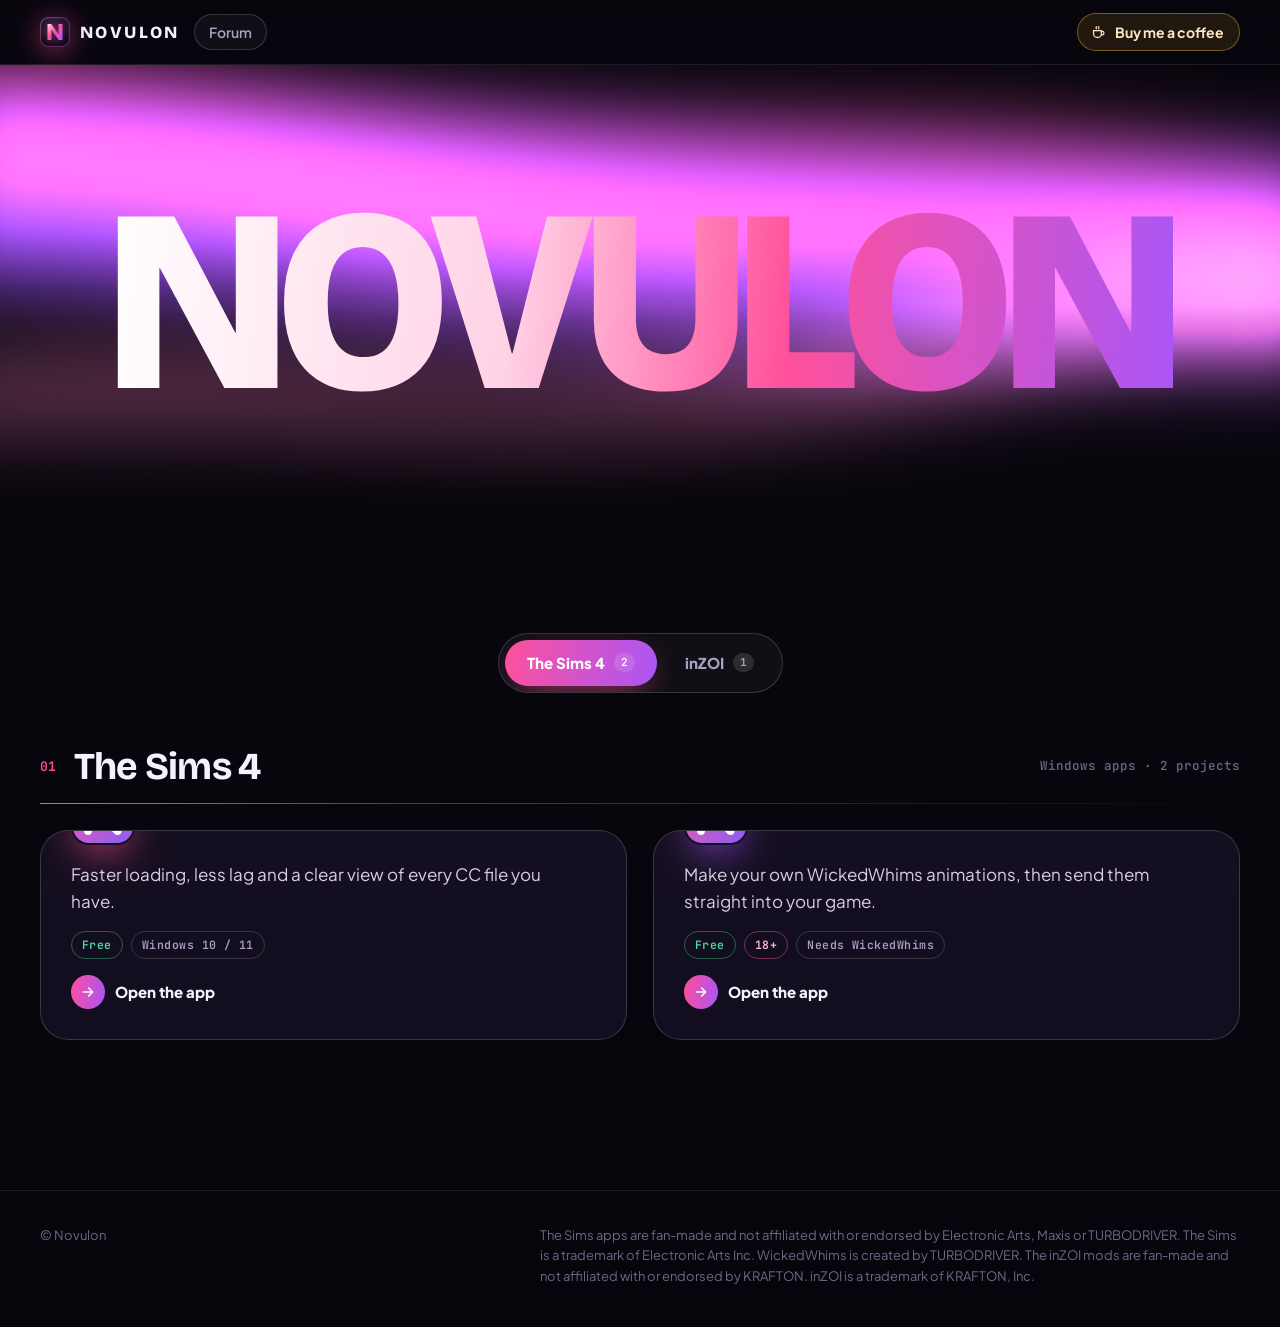
==== commit 41684a20: "inZOI: ZOI Overhaul update - admirers follow and talk, shy ones, jealousy, notifications for later, " ====
--- a/index.html
+++ b/index.html
@@ -429,12 +429,12 @@
 
     <span class="sub">Your zoi</span>
     <div class="feats">
-      <div class="feat"><b>It asks first</b><span>Your zoi doesn't wander off on their own. When they need something, a button under the top bar pulses. Click it and they go take care of it.</span></div>
-      <div class="feat"><b>Take control</b><span>Turn it on and your zoi never acts by themselves, not even in an emergency.</span></div>
+      <div class="feat"><b>Take control</b><span>Your zoi never acts by themselves, not even in an emergency. When they need something, a button under the top bar pulses. Click it and they go take care of it.</span></div>
+      <div class="feat"><b>Notifications for later</b><span>The game's event pop-ups wait under a bell at the top instead of covering the screen. Opening one pauses the game so you can read it.</span></div>
       <div class="feat"><b>Walk away to end a chat</b><span>Walking off ends the conversation, so nobody holds you in place.</span></div>
       <div class="feat"><b>No more auto run</b><span>Your zoi walks unless you hold Shift.</span></div>
       <div class="feat"><b>Your pronouns</b><span>Auto, he, she or your own words.</span></div>
-      <div class="feat"><b>Over-the-shoulder camera</b><span>Press F8 to look around freely behind your zoi with no cursor. Pick another key if you like.</span></div>
+      <div class="feat"><b>Over-the-shoulder camera</b><span>Press F8 to look around freely behind your zoi with no cursor. Pick another key if you like. Needs the game's Active Control option, and the mod can turn it on for you.</span></div>
     </div>
 
     <span class="sub">A town that feels alive</span>
@@ -442,18 +442,21 @@
       <div class="feat"><b>No more clipping</b><span>Zois who end up inside each other step apart and say hi.</span></div>
       <div class="feat"><b>People talk</b><span>Zois chat with others their age, friends greet you by name, and passers-by think out loud about their day.</span></div>
       <div class="feat"><b>Real personalities</b><span>Flirty and outgoing zois are bolder, shy ones hesitate, and mean or snobby ones are colder.</span></div>
-      <div class="feat"><b>2,560 lines</b><span>Everything above their heads is hand-written, from first looks to jealous gossip.</span></div>
+      <div class="feat"><b>2,680 lines</b><span>Everything above their heads is hand-written, from first looks to jealous gossip.</span></div>
+      <div class="feat"><b>Real reactions</b><span>They use the game's own moves: a flustered look when they spot you, a sigh or an angry huff when you ignore them, a happy bounce after a good talk.</span></div>
     </div>
 
     <span class="sub">Attraction (adults only)</span>
     <div class="feats">
-      <div class="feat"><b>How attractive you are</b><span>Pick a level from "seen as ugly" to "perfect". Adults notice you, stop and look, and after seeing you around they come over to say hi.</span></div>
-      <div class="feat"><b>Admirers</b><span>Some follow you at a distance, work up the nerve and call out "Excuse me!", or give up and walk away.</span></div>
-      <div class="feat"><b>More yeses</b><span>The higher your level, the more your hugs, kisses and flirts land. Calls, plans and visits can always get a yes.</span></div>
+      <div class="feat"><b>How attractive you are</b><span>Pick a level from "seen as ugly" to "perfect". Adults notice you, stop and look, and some come over to talk. Men make the first move more often.</span></div>
+      <div class="feat"><b>Admirers</b><span>Some get their phone out and follow you, then walk up, ask for your number, flirt and maybe go for a hug or kiss. Others call out "Excuse me!", or lose hope and walk off.</span></div>
+      <div class="feat"><b>Shy ones</b><span>Some never come over. They just wish you'd notice them, and get all flustered if you do talk to them.</span></div>
+      <div class="feat"><b>More yeses</b><span>The higher your level, the rarer a no. At the top level your hugs, kisses, flirts and personal questions always land.</span></div>
+      <div class="feat"><b>Not interested?</b><span>Use the game's own cold or rude actions on someone who keeps following you. They back off and leave you alone for a while.</span></div>
       <div class="feat"><b>Into you</b><span>Each card in the game's Relationships list shows how into you they are, and whether you met in person or by text.</span></div>
-      <div class="feat"><b>You choose</b><span>When someone wants to hug or kiss you, a card asks if you're okay with it.</span></div>
+      <div class="feat"><b>You choose</b><span>With Take control on, when someone wants to hug or kiss you, a card asks if you're okay with it.</span></div>
       <div class="feat"><b>Texts</b><span>Admirers text first, partners send sweet messages, and a photo with someone gets reactions, in the game's own phone.</span></div>
-      <div class="feat"><b>Jealousy and gossip</b><span>Admirers get jealous when someone else flirts with you, and flirting with someone taken gets people talking.</span></div>
+      <div class="feat"><b>Jealousy and gossip</b><span>Admirers who see you hug or flirt with someone else get upset and walk off. Someone else flirting with you makes them jealous, and flirting with someone taken gets people talking.</span></div>
       <div class="feat"><b>Who likes who</b><span>Change who adults are attracted to: everyone, women, men or people you pick. You can undo it.</span></div>
     </div>
 
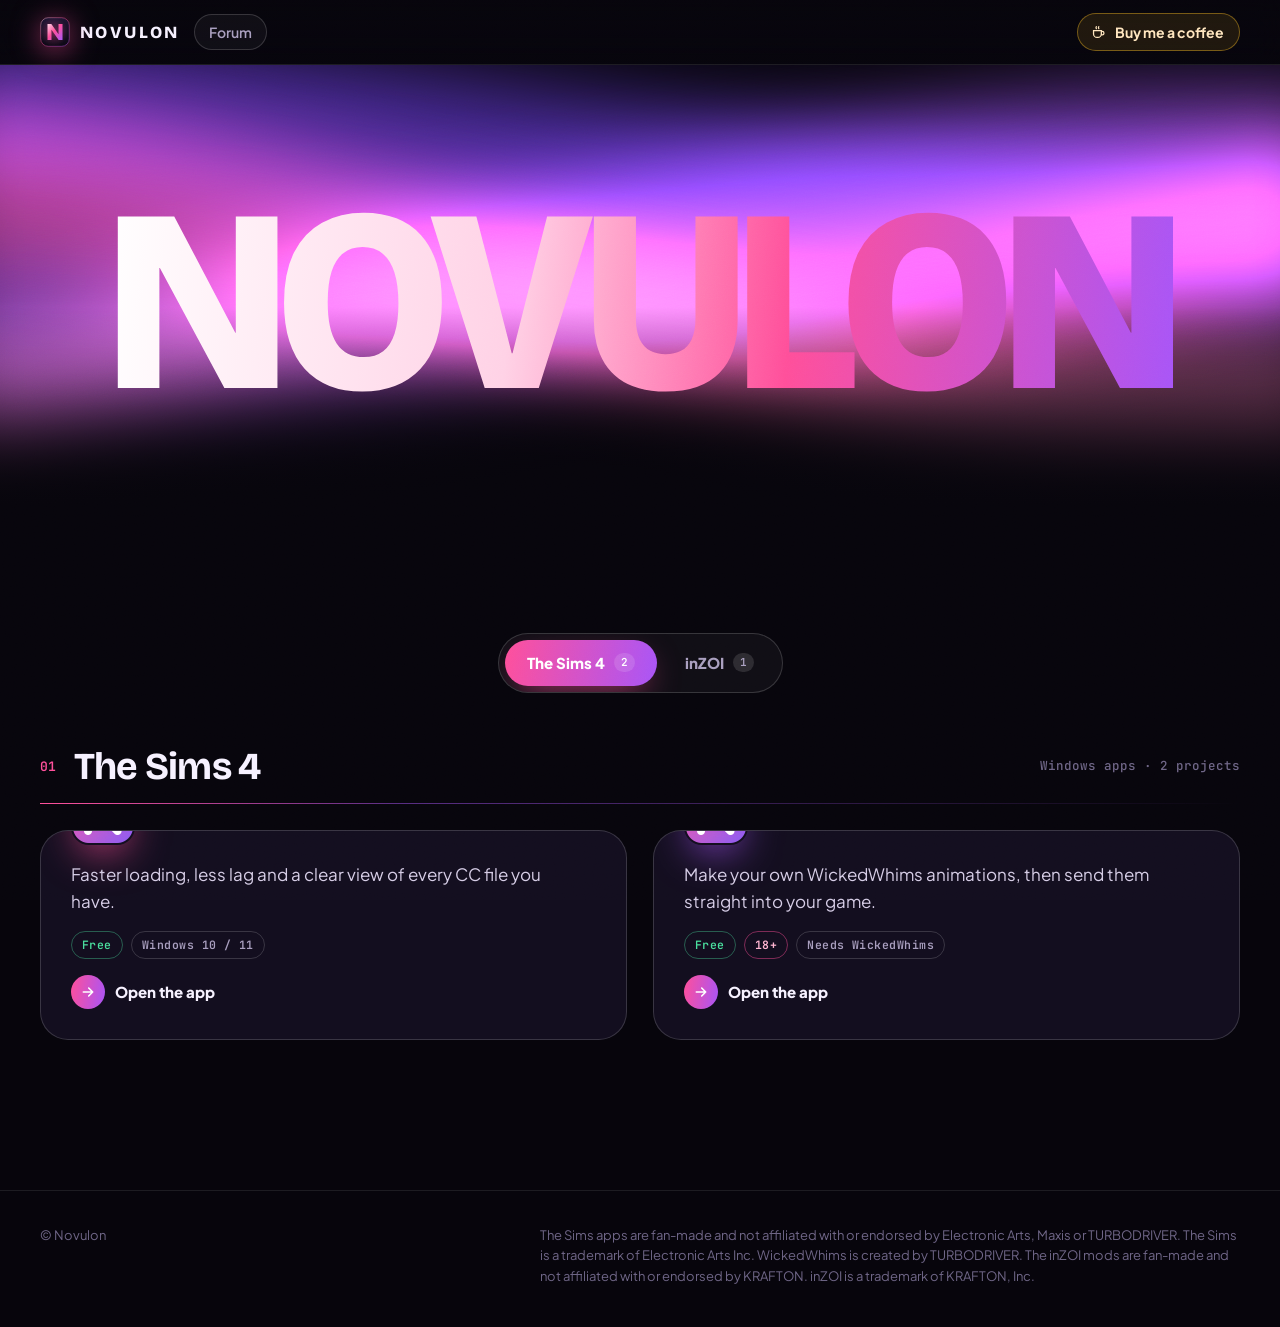
==== commit b3440222: "inZOI: drop the old mod names from the install steps" ====
--- a/index.html
+++ b/index.html
@@ -420,7 +420,7 @@
     </div>
     <span class="sub">Install</span>
     <ol class="steps">
-      <li><b>Remove the old ones</b><span>Had StatCheats, AI Remade or Lag Remover? Delete their folders from <code class="path">Documents\inZOI\Mods\InGame</code> first</span></li>
+      <li><b>Remove older Novulon mods</b><span>Had an earlier Novulon inZOI mod? Delete its folder from <code class="path">Documents\inZOI\Mods\InGame</code> first. This one replaces them all</span></li>
       <li><b>Unzip</b><span>Into <code class="path">Documents\inZOI\Mods</code>. It lands in the InGame folder there</span></li>
       <li><b>Load a save</b><span>Start inZOI and load a save like you always do</span></li>
       <li><b>Press N</b><span>The purple N next to your icons in the bottom right</span></li>
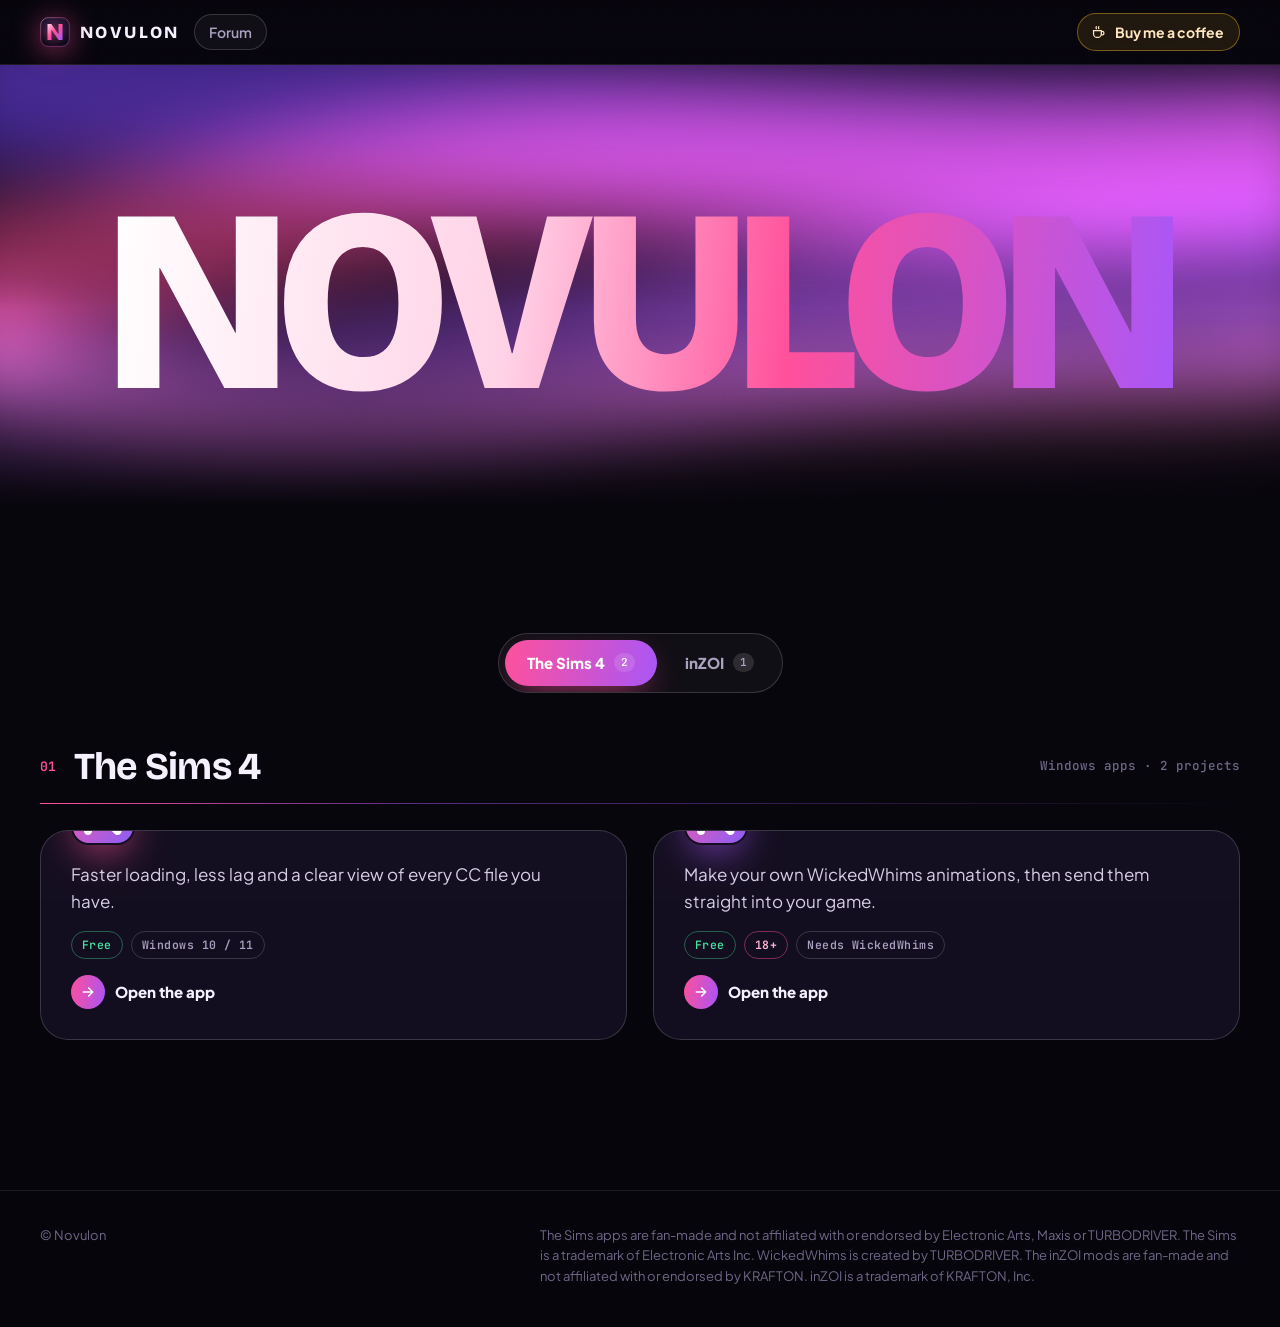
==== commit 95e0f892: "inZOI: ZOI Overhaul update - Together menu on the social wheel, in-game Animator, hold hands, fixes" ====
--- a/index.html
+++ b/index.html
@@ -314,7 +314,7 @@
         <div class="shot"><img src="img/inzoi-ov-card.jpg" alt="Novulon's ZOI Overhaul open in inZOI"></div>
         <div class="body">
           <div class="head"><img src="img/inzoi-overhaul.svg" alt=""><h4>Novulon's ZOI Overhaul</h4></div>
-          <p class="pitch">One mod, one button. Smarter zois, a real attraction system, cheats for anyone, and smoother play, all in one window.</p>
+          <p class="pitch">One mod, one button. Smarter zois, a real attraction system, moments together with your own animator, cheats for anyone, and smoother play.</p>
           <div class="tags"><span class="tag free">Free</span><span class="tag">In-game mod</span></div>
           <span class="open"><i><svg viewBox="0 0 24 24" fill="none" stroke="#fff" stroke-width="2.4" stroke-linecap="round" stroke-linejoin="round"><path d="M5 12h14m0 0-6-6m6 6-6 6"/></svg></i>See the mod</span>
         </div>
@@ -413,7 +413,7 @@
   <div class="sheet-hero"><img src="img/inzoi-ov-hero.jpg" alt=""><button class="x" data-close aria-label="Close">&times;</button></div>
   <div class="sheet">
     <div class="sheet-head"><img src="img/inzoi-overhaul.svg" alt=""><h2 id="t-ov">Novulon's ZOI Overhaul</h2></div>
-    <p class="lead">Everything in one window: zois that act more like people, an attraction system, cheats for anyone, and smoother play. Press the purple N next to your icons to open it. Every part has its own switch.</p>
+    <p class="lead">Everything in one window: zois that act more like people, an attraction system, moments together from the game's own social menu, an in-game animator, cheats for anyone, and smoother play. Press the purple N next to your icons to open it. Every part has its own switch.</p>
     <div class="actions">
       <a class="btn primary" href="downloads/inzoi/Novulon-ZOI-Overhaul.zip" download><svg viewBox="0 0 24 24" fill="none" stroke="currentColor" stroke-width="2.2" stroke-linecap="round" stroke-linejoin="round"><path d="M12 4v11m0 0-4.5-4.5M12 15l4.5-4.5M5 20h14"/></svg>Download ZOI Overhaul</a>
       <span class="tags"><span class="tag free">Free</span><span class="tag">inZOI 0.10</span><span class="tag">In-game mod</span></span>
@@ -442,7 +442,7 @@
       <div class="feat"><b>No more clipping</b><span>Zois who end up inside each other step apart and say hi.</span></div>
       <div class="feat"><b>People talk</b><span>Zois chat with others their age, friends greet you by name, and passers-by think out loud about their day.</span></div>
       <div class="feat"><b>Real personalities</b><span>Flirty and outgoing zois are bolder, shy ones hesitate, and mean or snobby ones are colder.</span></div>
-      <div class="feat"><b>2,680 lines</b><span>Everything above their heads is hand-written, from first looks to jealous gossip.</span></div>
+      <div class="feat"><b>2,800+ lines</b><span>Everything above their heads is hand-written, from first looks to jealous gossip.</span></div>
       <div class="feat"><b>Real reactions</b><span>They use the game's own moves: a flustered look when they spot you, a sigh or an angry huff when you ignore them, a happy bounce after a good talk.</span></div>
     </div>
 
@@ -455,9 +455,26 @@
       <div class="feat"><b>Not interested?</b><span>Use the game's own cold or rude actions on someone who keeps following you. They back off and leave you alone for a while.</span></div>
       <div class="feat"><b>Into you</b><span>Each card in the game's Relationships list shows how into you they are, and whether you met in person or by text.</span></div>
       <div class="feat"><b>You choose</b><span>With Take control on, when someone wants to hug or kiss you, a card asks if you're okay with it.</span></div>
-      <div class="feat"><b>Texts</b><span>Admirers text first, partners send sweet messages, and a photo with someone gets reactions, in the game's own phone.</span></div>
       <div class="feat"><b>Jealousy and gossip</b><span>Admirers who see you hug or flirt with someone else get upset and walk off. Someone else flirting with you makes them jealous, and flirting with someone taken gets people talking.</span></div>
       <div class="feat"><b>Who likes who</b><span>Change who adults are attracted to: everyone, women, men or people you pick. You can undo it.</span></div>
+    </div>
+
+    <span class="sub">Together (adults only)</span>
+    <div class="feats">
+      <div class="feat"><b>Novulon on the social menu</b><span>Press on an adult and pick Novulon: hold hands, hugs, kisses, slow dances, couple photos, cuddles in bed and more. Each one shows the odds of a yes.</span></div>
+      <div class="feat"><b>A real yes or no</b><span>Their love for you, how into you they are, your looks, being a couple and their mood decide. A yes makes their love grow, a no stings a little. Prefer it easier? There's "Easier" and "Always yes".</span></div>
+      <div class="feat"><b>They ask too</b><span>Someone who loves you sometimes asks for a hug, a kiss or more. Say yes, or not now.</span></div>
+      <div class="feat"><b>Hand in hand</b><span>Walk anywhere holding hands until you let go.</span></div>
+      <div class="feat"><b>In bed</b><span>Cuddle, or make love with the game's own moment. If you have WickedZoi's Make Love installed, its animations are used.</span></div>
+      <div class="feat"><b>Sounds</b><span>Kisses, giggles and sighs in the game's own voices.</span></div>
+      <div class="feat"><b>Never family</b><span>Only adults, and never with family.</span></div>
+    </div>
+
+    <span class="sub">Animator</span>
+    <div class="feats">
+      <div class="feat"><b>Make your own moments</b><span>Pick the game's own animations for each of you and line the parts up on a timeline.</span></div>
+      <div class="feat"><b>Length, heat and sounds</b><span>Set how long and how intense each part is, add sounds and faces, and watch the heat curve.</span></div>
+      <div class="feat"><b>Try it right away</b><span>Pick someone nearby and press Play. Saved scenes show up in the social menu too.</span></div>
     </div>
 
     <span class="sub">Cheats</span>
@@ -480,7 +497,10 @@
     <span class="sub">Inside the game</span>
     <figure class="editor narrow"><img src="img/inzoi-ov-needs.jpg" alt="A button under the game's top toolbar showing what your zoi needs" loading="lazy">
       <figcaption>What your zoi needs shows up at the top. One click and they go.</figcaption></figure>
+    <figure class="editor"><img src="img/inzoi-ov-animator.jpg" alt="The Animator: animations on the left, the timeline with a heat curve in the middle, the selected part on the right" loading="lazy">
+      <figcaption>The Animator: parts on a timeline, sounds, faces and a heat curve.</figcaption></figure>
     <div class="gallery three">
+      <figure><img src="img/inzoi-ov-together.jpg" alt="The Together menu from the game's social menu, with the odds of a yes on every option" loading="lazy"><figcaption>Together, from the social menu</figcaption></figure>
       <figure><img src="img/inzoi-ov-behavior.jpg" alt="Behavior tab" loading="lazy"><figcaption>How your zoi behaves</figcaption></figure>
       <figure><img src="img/inzoi-ov-attraction.jpg" alt="Attraction tab" loading="lazy"><figcaption>How attractive you are</figcaption></figure>
       <figure><img src="img/inzoi-ov-stats.jpg" alt="Cheats tab, money page" loading="lazy"><figcaption>Cheats for anyone</figcaption></figure>
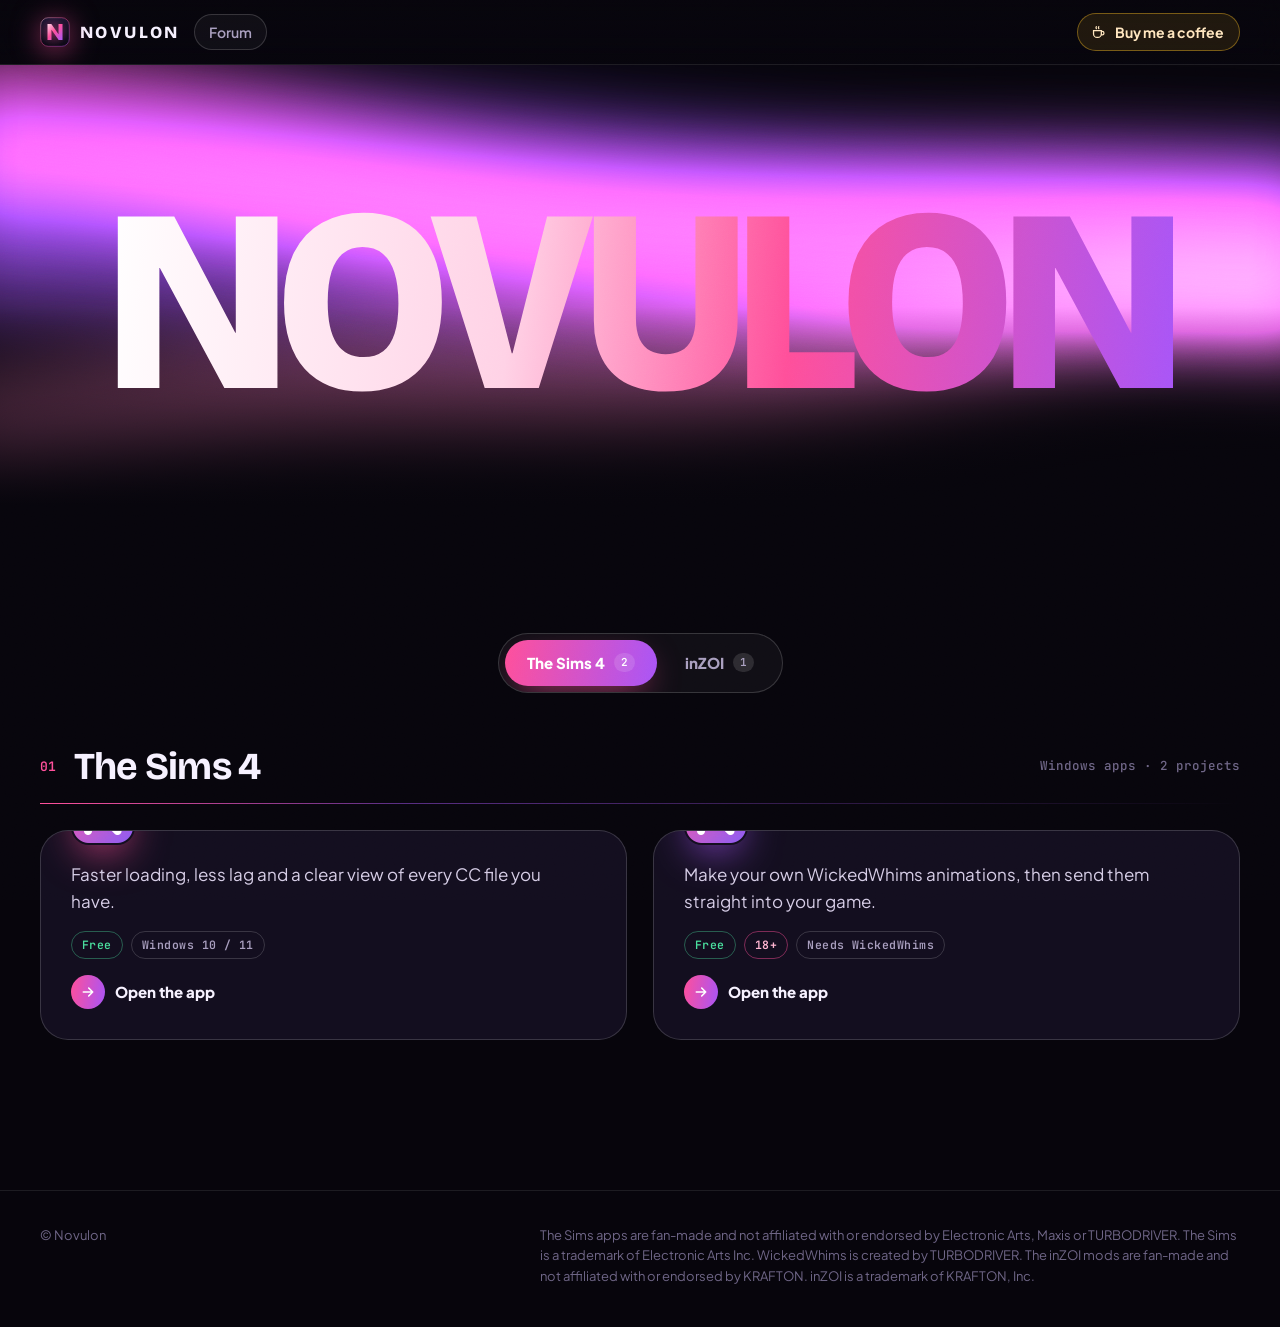
==== commit e21792d0: "inZOI: ZOI Overhaul - in-game animator removed, Together settings get their own tab Co-Authored-By: " ====
--- a/index.html
+++ b/index.html
@@ -314,7 +314,7 @@
         <div class="shot"><img src="img/inzoi-ov-card.jpg" alt="Novulon's ZOI Overhaul open in inZOI"></div>
         <div class="body">
           <div class="head"><img src="img/inzoi-overhaul.svg" alt=""><h4>Novulon's ZOI Overhaul</h4></div>
-          <p class="pitch">One mod, one button. Smarter zois, a real attraction system, moments together with your own animator, cheats for anyone, and smoother play.</p>
+          <p class="pitch">One mod, one button. Smarter zois, a real attraction system, moments together from the social menu, cheats for anyone, and smoother play.</p>
           <div class="tags"><span class="tag free">Free</span><span class="tag">In-game mod</span></div>
           <span class="open"><i><svg viewBox="0 0 24 24" fill="none" stroke="#fff" stroke-width="2.4" stroke-linecap="round" stroke-linejoin="round"><path d="M5 12h14m0 0-6-6m6 6-6 6"/></svg></i>See the mod</span>
         </div>
@@ -413,7 +413,7 @@
   <div class="sheet-hero"><img src="img/inzoi-ov-hero.jpg" alt=""><button class="x" data-close aria-label="Close">&times;</button></div>
   <div class="sheet">
     <div class="sheet-head"><img src="img/inzoi-overhaul.svg" alt=""><h2 id="t-ov">Novulon's ZOI Overhaul</h2></div>
-    <p class="lead">Everything in one window: zois that act more like people, an attraction system, moments together from the game's own social menu, an in-game animator, cheats for anyone, and smoother play. Press the purple N next to your icons to open it. Every part has its own switch.</p>
+    <p class="lead">Everything in one window: zois that act more like people, an attraction system, moments together from the game's own social menu, cheats for anyone, and smoother play. Press the purple N next to your icons to open it. Every part has its own switch.</p>
     <div class="actions">
       <a class="btn primary" href="downloads/inzoi/Novulon-ZOI-Overhaul.zip" download><svg viewBox="0 0 24 24" fill="none" stroke="currentColor" stroke-width="2.2" stroke-linecap="round" stroke-linejoin="round"><path d="M12 4v11m0 0-4.5-4.5M12 15l4.5-4.5M5 20h14"/></svg>Download ZOI Overhaul</a>
       <span class="tags"><span class="tag free">Free</span><span class="tag">inZOI 0.10</span><span class="tag">In-game mod</span></span>
@@ -470,13 +470,6 @@
       <div class="feat"><b>Never family</b><span>Only adults, and never with family.</span></div>
     </div>
 
-    <span class="sub">Animator</span>
-    <div class="feats">
-      <div class="feat"><b>Make your own moments</b><span>Pick the game's own animations for each of you and line the parts up on a timeline.</span></div>
-      <div class="feat"><b>Length, heat and sounds</b><span>Set how long and how intense each part is, add sounds and faces, and watch the heat curve.</span></div>
-      <div class="feat"><b>Try it right away</b><span>Pick someone nearby and press Play. Saved scenes show up in the social menu too.</span></div>
-    </div>
-
     <span class="sub">Cheats</span>
     <div class="feats">
       <div class="feat"><b>Money</b><span>Set or add any amount. You can also right-click your money on screen for a quick menu.</span></div>
@@ -497,8 +490,6 @@
     <span class="sub">Inside the game</span>
     <figure class="editor narrow"><img src="img/inzoi-ov-needs.jpg" alt="A button under the game's top toolbar showing what your zoi needs" loading="lazy">
       <figcaption>What your zoi needs shows up at the top. One click and they go.</figcaption></figure>
-    <figure class="editor"><img src="img/inzoi-ov-animator.jpg" alt="The Animator: animations on the left, the timeline with a heat curve in the middle, the selected part on the right" loading="lazy">
-      <figcaption>The Animator: parts on a timeline, sounds, faces and a heat curve.</figcaption></figure>
     <div class="gallery three">
       <figure><img src="img/inzoi-ov-together.jpg" alt="The Together menu from the game's social menu, with the odds of a yes on every option" loading="lazy"><figcaption>Together, from the social menu</figcaption></figure>
       <figure><img src="img/inzoi-ov-behavior.jpg" alt="Behavior tab" loading="lazy"><figcaption>How your zoi behaves</figcaption></figure>
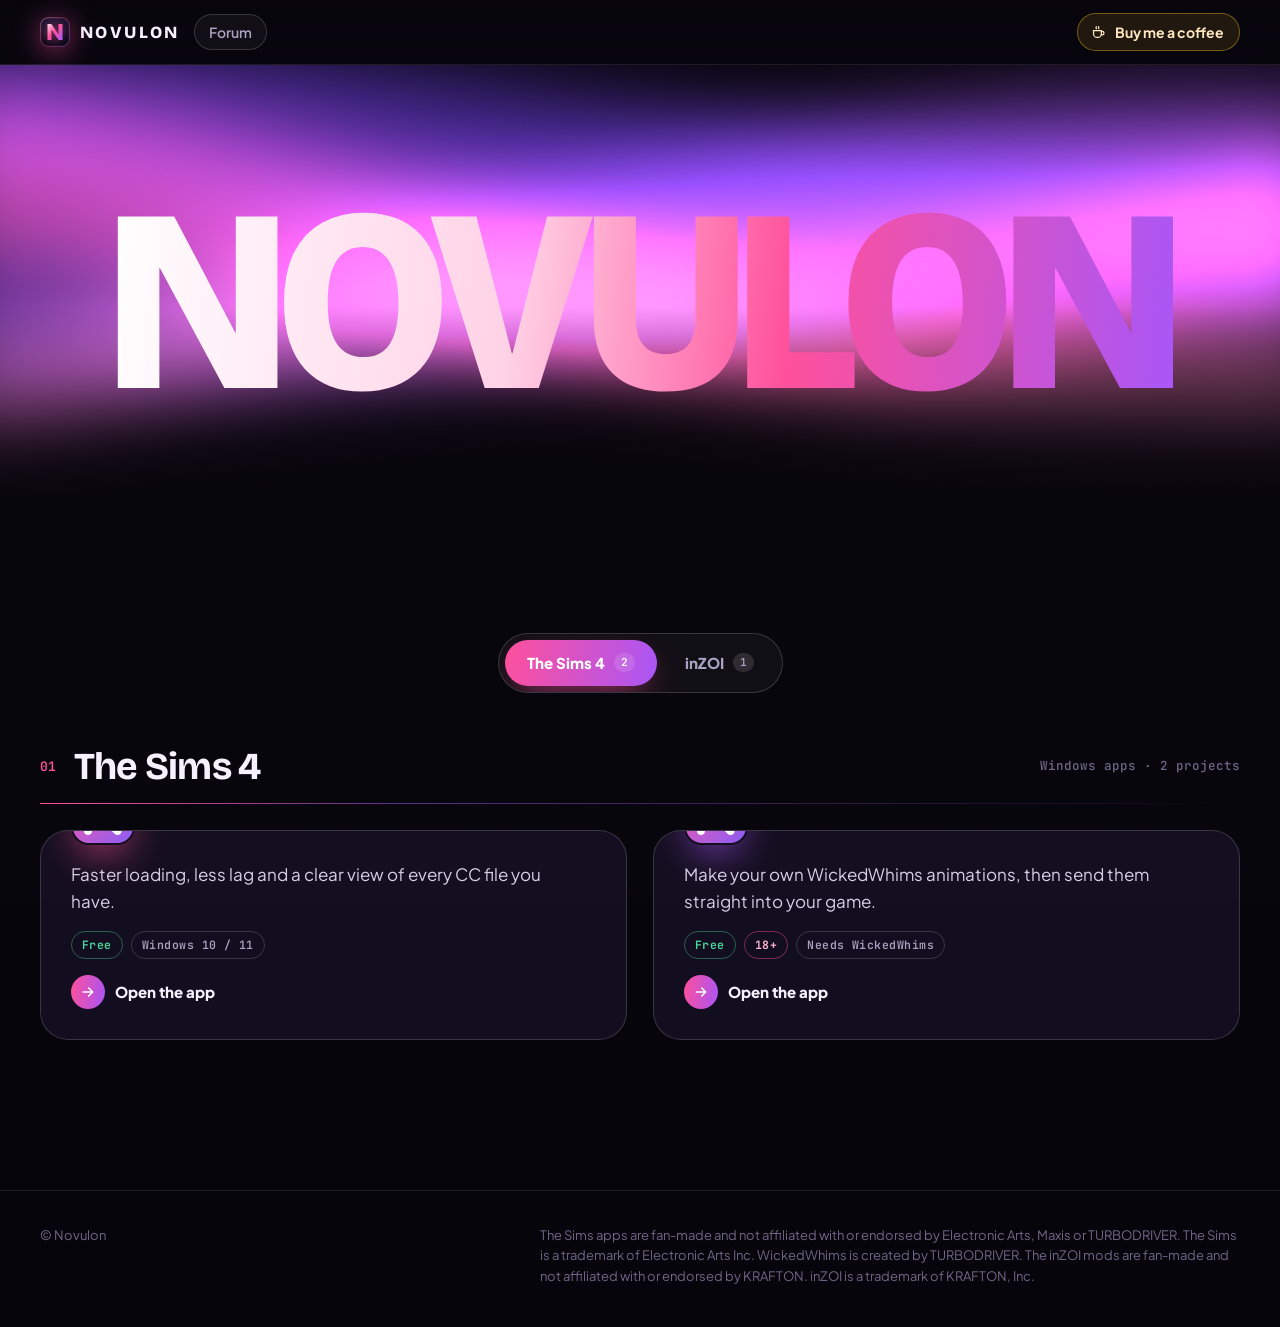
==== commit 466873c0: "Downloads: the apps come as zips now; Pose step text without ready poses" ====
--- a/index.html
+++ b/index.html
@@ -330,7 +330,7 @@
     <div class="sheet-head"><img src="img/sims-hub.png" alt=""><h2 id="t-hub">Sims Hub</h2></div>
     <p class="lead">The Sims 4 reads every CC file at start-up, even the ones nobody wears. Quick Start works out what your saves really use and starts the game with just that. Full Start brings everything back when you want to build or browse Create a Sim.</p>
     <div class="actions">
-      <a class="btn primary" href="https://github.com/xNovulon/SimsHub/releases/latest/download/SimsHub.exe"><svg viewBox="0 0 24 24" fill="none" stroke="currentColor" stroke-width="2.2" stroke-linecap="round" stroke-linejoin="round"><path d="M12 4v11m0 0-4.5-4.5M12 15l4.5-4.5M5 20h14"/></svg>Download Sims Hub</a>
+      <a class="btn primary" href="https://github.com/xNovulon/SimsHub/releases/latest/download/SimsHub.zip"><svg viewBox="0 0 24 24" fill="none" stroke="currentColor" stroke-width="2.2" stroke-linecap="round" stroke-linejoin="round"><path d="M12 4v11m0 0-4.5-4.5M12 15l4.5-4.5M5 20h14"/></svg>Download Sims Hub</a>
       <span class="tags"><span class="tag free">Free</span><span class="tag">Windows 10 / 11</span></span>
     </div>
     <span class="sub">What it does</span>
@@ -374,14 +374,14 @@
     <div class="sheet-head"><img src="img/wicked-animator.png" alt=""><h2 id="t-anim">Wicked Animator</h2><span class="tag adult">18+</span></div>
     <p class="lead">Makes adult animations and poses for <a href="https://wickedwhimsmod.com/" target="_blank" rel="noopener">WickedWhims</a>. You can use your own sims from the Tray too.</p>
     <div class="actions">
-      <a class="btn primary" href="https://github.com/xNovulon/SimsHub/releases/latest/download/WickedAnimator.exe"><svg viewBox="0 0 24 24" fill="none" stroke="currentColor" stroke-width="2.2" stroke-linecap="round" stroke-linejoin="round"><path d="M12 4v11m0 0-4.5-4.5M12 15l4.5-4.5M5 20h14"/></svg>Download Wicked Animator</a>
+      <a class="btn primary" href="https://github.com/xNovulon/SimsHub/releases/latest/download/WickedAnimator.zip"><svg viewBox="0 0 24 24" fill="none" stroke="currentColor" stroke-width="2.2" stroke-linecap="round" stroke-linejoin="round"><path d="M12 4v11m0 0-4.5-4.5M12 15l4.5-4.5M5 20h14"/></svg>Download Wicked Animator</a>
       <a class="btn" href="https://wickedwhimsmod.com/" target="_blank" rel="noopener">Get WickedWhims</a>
       <span class="tags"><span class="tag free">Free</span><span class="tag">Windows 10 / 11</span></span>
     </div>
     <span class="sub">How it works</span>
     <ol class="steps">
       <li><b>Scene</b><span>Your sims and where it happens - the bed or couch can move too</span></li>
-      <li><b>Pose</b><span>Ready poses, or move and turn any part</span></li>
+      <li><b>Pose</b><span>Move and turn any part, or use your saved poses</span></li>
       <li><b>Motion</b><span>One-click movement or your own keys</span></li>
       <li><b>Body</b><span>Physics, hair and clothes</span></li>
       <li><b>Face</b><span>Expressions, blinking, lip-sync</span></li>
